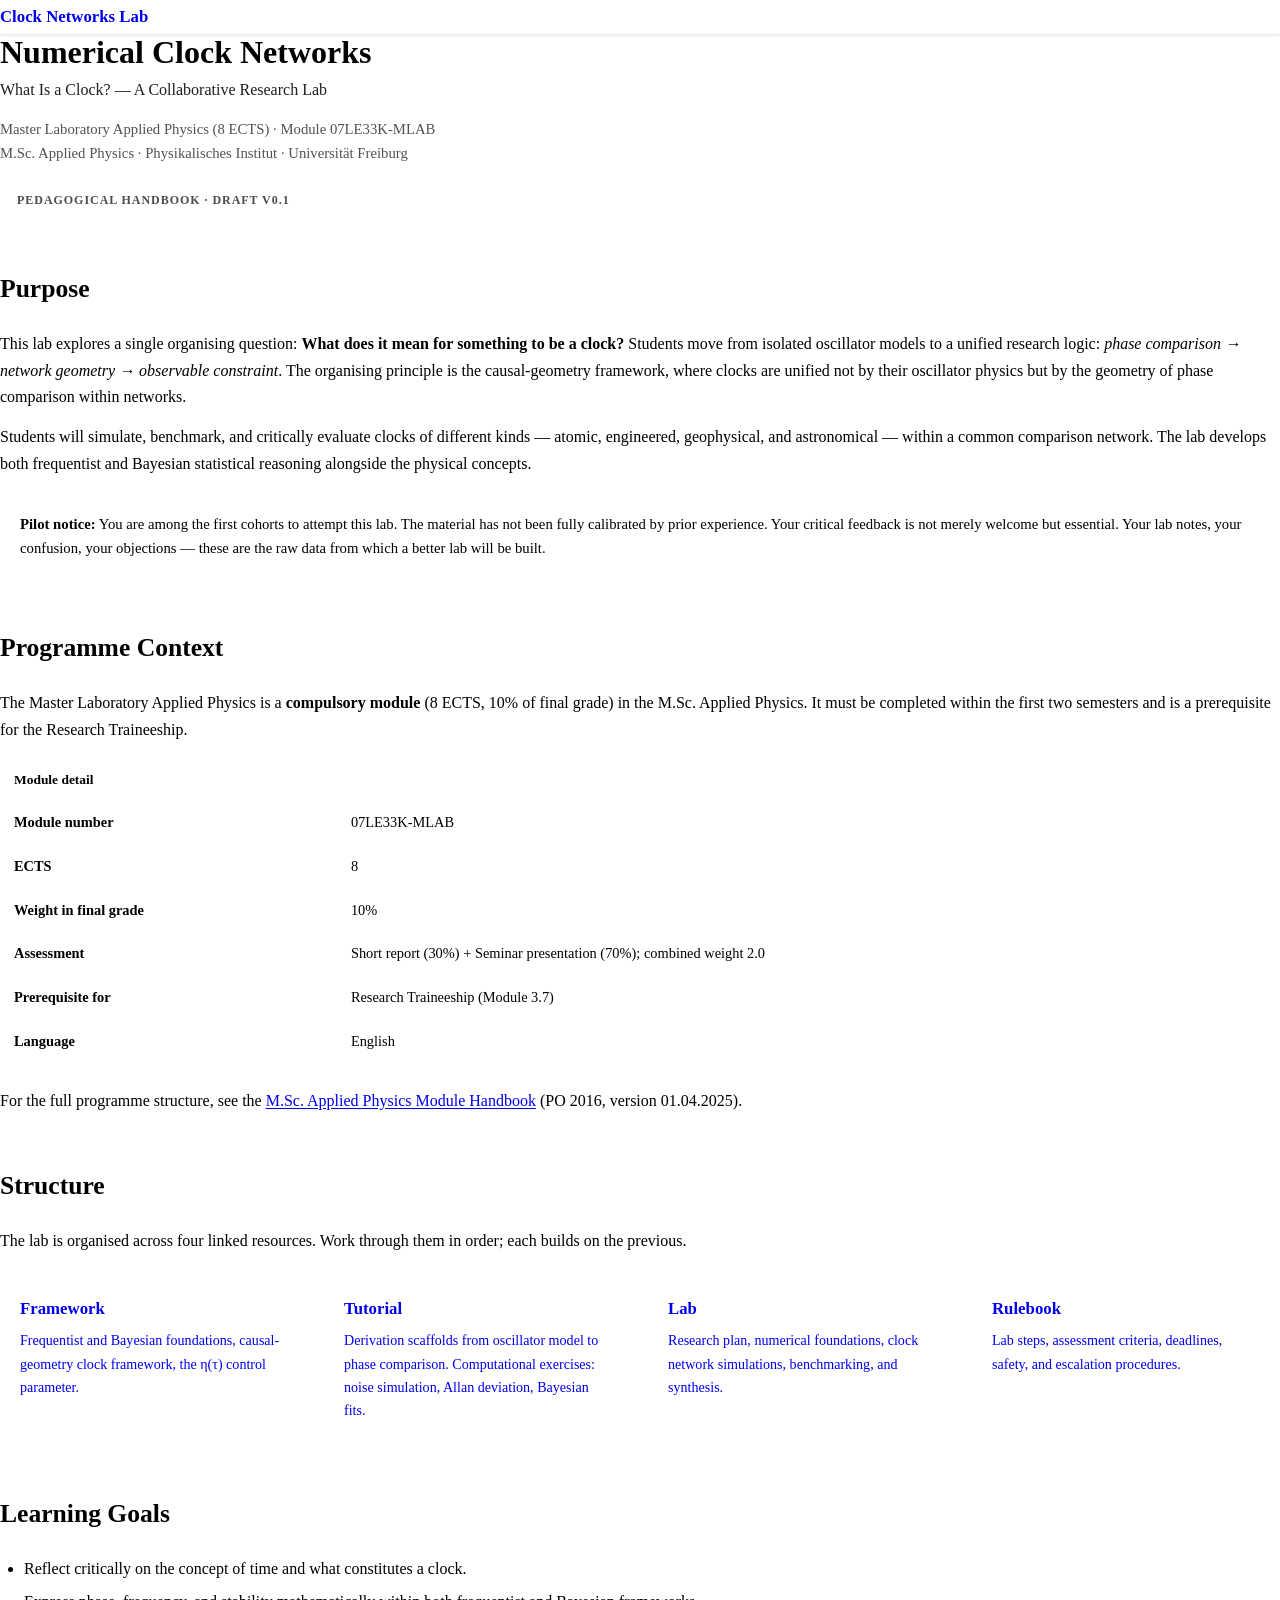
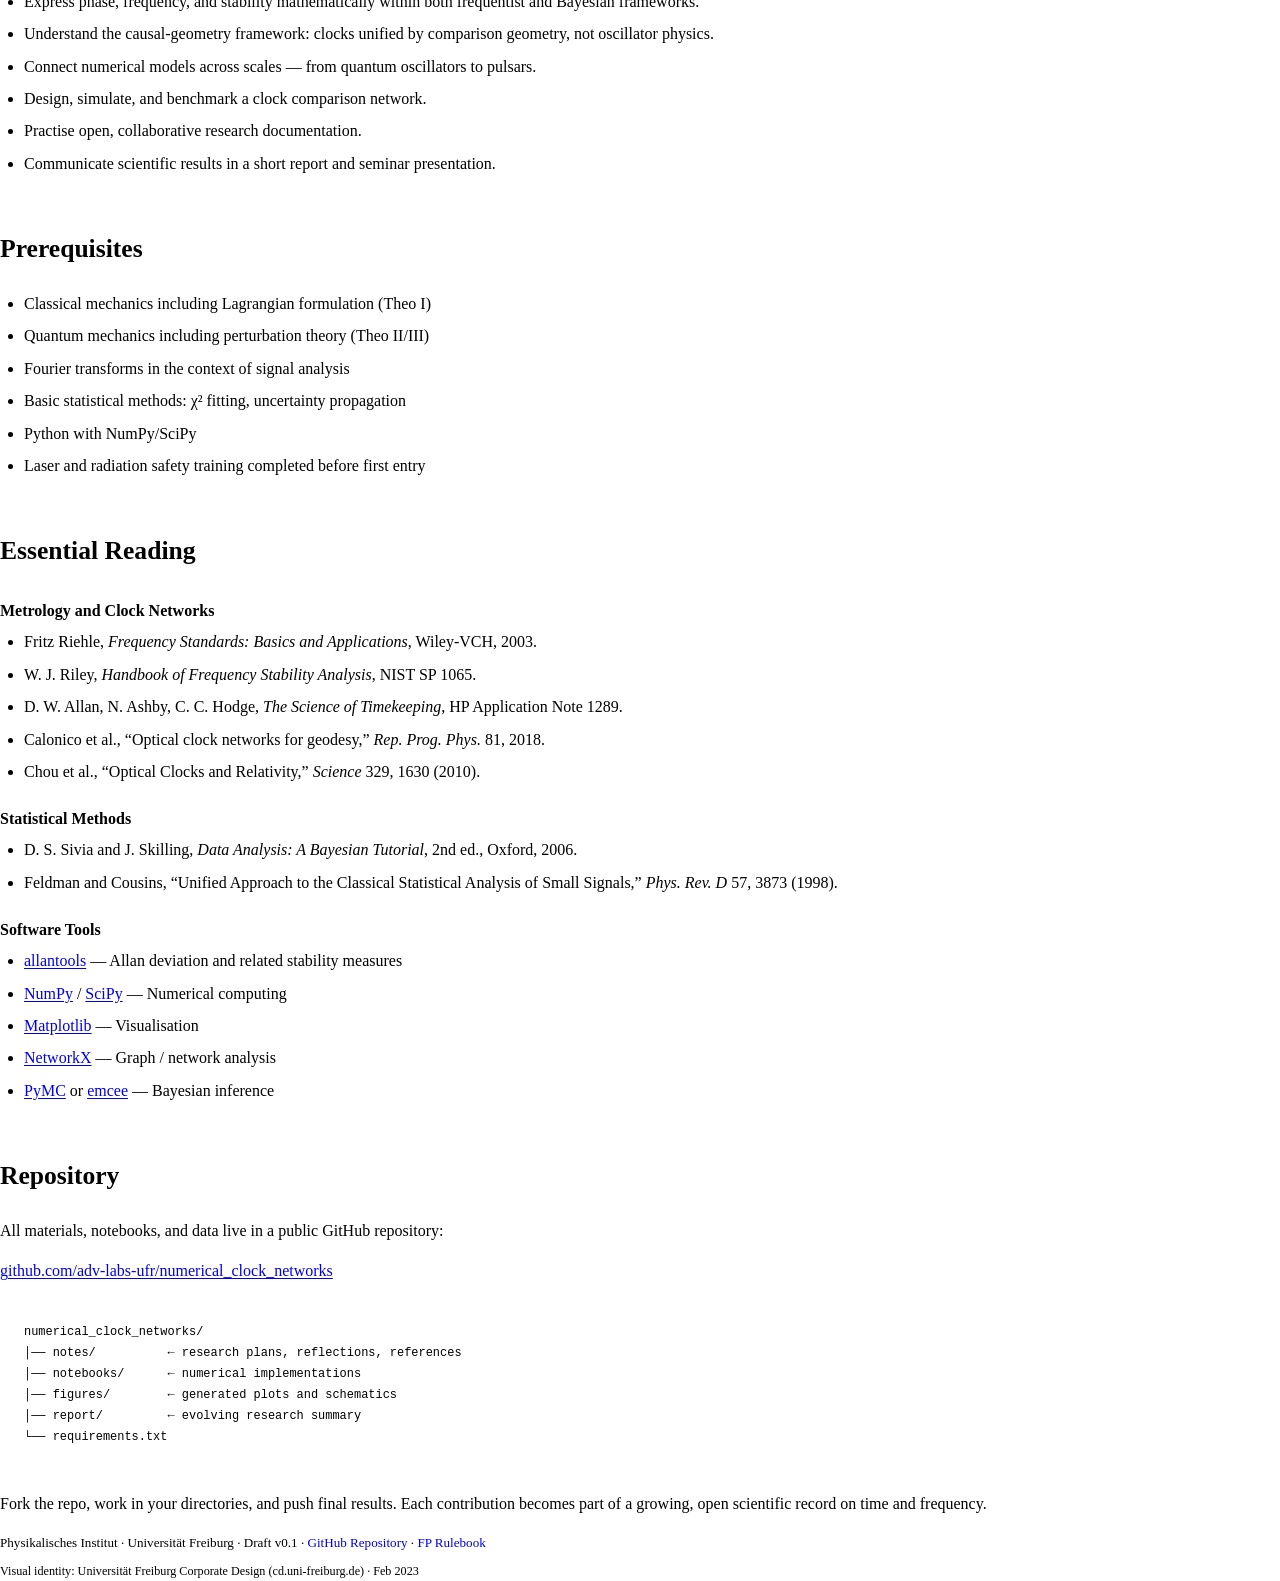
==== index.html @ 92859500 "Rename Index.html to index.html" ====
<!DOCTYPE html>

<html lang="en">
<head>
  <meta charset="UTF-8">
  <meta name="viewport" content="width=device-width, initial-scale=1.0">
  <title>Numerical Clock Networks — Master Laboratory Applied Physics</title>
  <link rel="stylesheet" href="style.css">
</head>
<body>
<nav>
  <a class="nav-brand" href="index.html">Clock Networks Lab</a>
  <div class="nav-links">
    <a href="index.html" class="active">Overview</a>
    <a href="framework.html" >Framework</a>
    <a href="tutorial.html" >Tutorial</a>
    <a href="lab.html" >Lab</a>
    <a href="rulebook.html" >Rulebook</a>
  </div>
</nav>
<div class="hero">
  <div class="hero-inner">
    <h1>Numerical Clock Networks</h1>
    <div class="subtitle">What Is a Clock? &mdash; A Collaborative Research Lab</div>
    <div class="meta">
      Master Laboratory Applied Physics (8 ECTS) &middot; Module 07LE33K-MLAB<br>
      M.Sc. Applied Physics &middot; Physikalisches Institut &middot; Universit&auml;t Freiburg
    </div>
    <div class="draft-badge">Pedagogical Handbook &middot; Draft v0.1</div>
  </div>
</div>
<div class="container">

<h2 id="purpose">Purpose</h2>

<p>This lab explores a single organising question: <strong>What does it mean for something to be a clock?</strong> Students move from isolated oscillator models to a unified research logic: <em>phase comparison &rarr; network geometry &rarr; observable constraint</em>. The organising principle is the causal-geometry framework, where clocks are unified not by their oscillator physics but by the geometry of phase comparison within networks.</p>

<p>Students will simulate, benchmark, and critically evaluate clocks of different kinds &mdash; atomic, engineered, geophysical, and astronomical &mdash; within a common comparison network. The lab develops both frequentist and Bayesian statistical reasoning alongside the physical concepts.</p>

<div class="callout callout-note"><strong>Pilot notice:</strong> You are among the first cohorts to attempt this lab. The material has not been fully calibrated by prior experience. Your critical feedback is not merely welcome but essential. Your lab notes, your confusion, your objections &mdash; these are the raw data from which a better lab will be built.</div>

<h2 id="programme-context">Programme Context</h2>

<p>The Master Laboratory Applied Physics is a <strong>compulsory module</strong> (8 ECTS, 10% of final grade) in the M.Sc. Applied Physics. It must be completed within the first two semesters and is a prerequisite for the Research Traineeship.</p>

<table>
<thead><tr><th>Module detail</th><th></th></tr></thead>
<tbody>
<tr><td><strong>Module number</strong></td><td>07LE33K-MLAB</td></tr>
<tr><td><strong>ECTS</strong></td><td>8</td></tr>
<tr><td><strong>Weight in final grade</strong></td><td>10%</td></tr>
<tr><td><strong>Assessment</strong></td><td>Short report (30%) + Seminar presentation (70%); combined weight 2.0</td></tr>
<tr><td><strong>Prerequisite for</strong></td><td>Research Traineeship (Module 3.7)</td></tr>
<tr><td><strong>Language</strong></td><td>English</td></tr>
</tbody>
</table>

<p>For the full programme structure, see the <a href="https://www.studium.uni-freiburg.de/de/studienangebot/studienfaecher/modulhandbuecher/modulhandbuch-m-sc-applied-physics.pdf/at_download/file">M.Sc. Applied Physics Module Handbook</a> (PO 2016, version 01.04.2025).</p>

<h2 id="structure">Structure</h2>

<p>The lab is organised across four linked resources. Work through them in order; each builds on the previous.</p>

<div class="card-grid">
  <a class="card" href="framework.html">
    <h3>Framework</h3>
    <p>Frequentist and Bayesian foundations, causal-geometry clock framework, the &eta;(&tau;) control parameter.</p>
  </a>
  <a class="card" href="tutorial.html">
    <h3>Tutorial</h3>
    <p>Derivation scaffolds from oscillator model to phase comparison. Computational exercises: noise simulation, Allan deviation, Bayesian fits.</p>
  </a>
  <a class="card" href="lab.html">
    <h3>Lab</h3>
    <p>Research plan, numerical foundations, clock network simulations, benchmarking, and synthesis.</p>
  </a>
  <a class="card" href="rulebook.html">
    <h3>Rulebook</h3>
    <p>Lab steps, assessment criteria, deadlines, safety, and escalation procedures.</p>
  </a>
</div>

<h2 id="learning-goals">Learning Goals</h2>

<ul>
  <li>Reflect critically on the concept of time and what constitutes a clock.</li>
  <li>Express phase, frequency, and stability mathematically within both frequentist and Bayesian frameworks.</li>
  <li>Understand the causal-geometry framework: clocks unified by comparison geometry, not oscillator physics.</li>
  <li>Connect numerical models across scales &mdash; from quantum oscillators to pulsars.</li>
  <li>Design, simulate, and benchmark a clock comparison network.</li>
  <li>Practise open, collaborative research documentation.</li>
  <li>Communicate scientific results in a short report and seminar presentation.</li>
</ul>

<h2 id="prerequisites">Prerequisites</h2>

<ul>
  <li>Classical mechanics including Lagrangian formulation (Theo I)</li>
  <li>Quantum mechanics including perturbation theory (Theo II/III)</li>
  <li>Fourier transforms in the context of signal analysis</li>
  <li>Basic statistical methods: &chi;&sup2; fitting, uncertainty propagation</li>
  <li>Python with NumPy/SciPy</li>
  <li>Laser and radiation safety training completed before first entry</li>
</ul>

<h2 id="references">Essential Reading</h2>

<h4>Metrology and Clock Networks</h4>
<ul>
  <li>Fritz Riehle, <em>Frequency Standards: Basics and Applications</em>, Wiley-VCH, 2003.</li>
  <li>W. J. Riley, <em>Handbook of Frequency Stability Analysis</em>, NIST SP 1065.</li>
  <li>D. W. Allan, N. Ashby, C. C. Hodge, <em>The Science of Timekeeping</em>, HP Application Note 1289.</li>
  <li>Calonico et al., &ldquo;Optical clock networks for geodesy,&rdquo; <em>Rep. Prog. Phys.</em> 81, 2018.</li>
  <li>Chou et al., &ldquo;Optical Clocks and Relativity,&rdquo; <em>Science</em> 329, 1630 (2010).</li>
</ul>

<h4>Statistical Methods</h4>
<ul>
  <li>D. S. Sivia and J. Skilling, <em>Data Analysis: A Bayesian Tutorial</em>, 2nd ed., Oxford, 2006.</li>
  <li>Feldman and Cousins, &ldquo;Unified Approach to the Classical Statistical Analysis of Small Signals,&rdquo; <em>Phys. Rev. D</em> 57, 3873 (1998).</li>
</ul>

<h4>Software Tools</h4>
<ul>
  <li><a href="https://pypi.org/project/allantools/">allantools</a> &mdash; Allan deviation and related stability measures</li>
  <li><a href="https://numpy.org/">NumPy</a> / <a href="https://www.scipy.org/">SciPy</a> &mdash; Numerical computing</li>
  <li><a href="https://matplotlib.org/">Matplotlib</a> &mdash; Visualisation</li>
  <li><a href="https://networkx.org/">NetworkX</a> &mdash; Graph / network analysis</li>
  <li><a href="https://www.pymc.io/">PyMC</a> or <a href="https://emcee.readthedocs.io/">emcee</a> &mdash; Bayesian inference</li>
</ul>

<h2 id="repository">Repository</h2>

<p>All materials, notebooks, and data live in a public GitHub repository:</p>

<p><a href="https://github.com/adv-labs-ufr/numerical_clock_networks">github.com/adv-labs-ufr/numerical_clock_networks</a></p>

<pre><code>numerical_clock_networks/
&boxv;&boxh;&boxh; notes/          &larr; research plans, reflections, references
&boxv;&boxh;&boxh; notebooks/      &larr; numerical implementations
&boxv;&boxh;&boxh; figures/        &larr; generated plots and schematics
&boxv;&boxh;&boxh; report/         &larr; evolving research summary
&boxur;&boxh;&boxh; requirements.txt</code></pre>

<p>Fork the repo, work in your directories, and push final results. Each contribution becomes part of a growing, open scientific record on time and frequency.</p>

</div>
<footer>
  <div class="footer-inner">
    Physikalisches Institut &middot; Universit&auml;t Freiburg &middot; Draft v0.1 &middot;
    <a href="https://github.com/adv-labs-ufr/numerical_clock_networks">GitHub Repository</a> &middot;
    <a href="rulebook.html">FP Rulebook</a>
    <div class="footer-cd-note">Visual identity: Universit&auml;t Freiburg Corporate Design (cd.uni-freiburg.de) &middot; Feb 2023</div>
  </div>
</footer>
</body>
</html>
---- style.css ----
/* ═══════════════════════════════════════════════════════════════
UFR Corporate Design Stylesheet — Clock Networks Lab
Based on: cd.uni-freiburg.de (introduced Feb 2023, Moniteurs)

Typography:  “Social” (licensed) / “Arial” (everyday fallback)
All text: left-aligned ragged-right (Flattersatz)
Scale: 100% base | 150% intro | 200% sub | 400% headline

Colour canon:
Haupt:     Blau #344A9A | Schwarz #000000 | Weiß #FFFFFF
Dunkelblau:#00004A
Blau steps:100% #344A9A | 80% #5D6BAD | 60% #868DC2
40% #AFB1D8 | 20% #D7D8EC
Sand:      100% #F6F1E3 | 50% #FAF8F1
Zusatz:    Grün #00A082 | Braun #8F6B30 | Gelb #FFE863 | Rosa #F5C2ED

Contrast: min 4.5:1
Layout:   Quadrant Grid — adaptive, left-aligned, generous whitespace
═══════════════════════════════════════════════════════════════ */

:root {
–ufr-blau:        #344A9A;
–ufr-schwarz:     #000000;
–ufr-weiss:       #FFFFFF;
–ufr-blau-80:     #5D6BAD;
–ufr-blau-60:     #868DC2;
–ufr-blau-40:     #AFB1D8;
–ufr-blau-20:     #D7D8EC;
–ufr-dunkelblau:  #00004A;
–ufr-sand-100:    #F6F1E3;
–ufr-sand-50:     #FAF8F1;
–ufr-gruen:       #00A082;
–ufr-braun:       #8F6B30;
–ufr-gelb:        #FFE863;
–ufr-rosa:        #F5C2ED;

–color-primary:       var(–ufr-blau);
–color-primary-dark:  var(–ufr-dunkelblau);
–color-bg:            var(–ufr-weiss);
–color-bg-warm:       var(–ufr-sand-50);
–color-bg-accent:     var(–ufr-sand-100);
–color-text:          var(–ufr-schwarz);
–color-text-secondary:#3a3a3a;
–color-border:        var(–ufr-blau-20);
–color-danger:        #9b1b30;
–color-danger-bg:     #fdf0f0;
–color-warning:       var(–ufr-braun);
–color-warning-bg:    #fdf6ee;

–font-body:     Arial, “Helvetica Neue”, Helvetica, sans-serif;
–font-display:  Arial, “Helvetica Neue”, Helvetica, sans-serif;
–font-mono:     “SFMono-Regular”, Consolas, “Liberation Mono”, Menlo, monospace;

–fs-base:       1rem;
–fs-intro:      1.5rem;
–fs-sub:        2rem;
–fs-headline:   2.5rem;
–nav-height:    52px;
–content-max:   860px;
–grid-gap:      24px;
}

*, *::before, *::after { box-sizing: border-box; margin: 0; padding: 0; }
html { scroll-behavior: smooth; scroll-padding-top: calc(var(–nav-height) + 24px); }

body {
font-family: var(–font-body);
font-size: var(–fs-base);
line-height: 1.65;
color: var(–color-text);
background: var(–color-bg);
text-align: left;
}

/* ── Navigation ── */
nav {
position: sticky; top: 0; z-index: 100;
background: var(–color-primary); color: var(–ufr-weiss);
height: var(–nav-height); display: flex; align-items: center;
padding: 0 var(–grid-gap);
box-shadow: 0 1px 4px rgba(0,0,0,0.12);
}
nav .nav-brand {
font-family: var(–font-display); font-size: 1.05rem; font-weight: 700;
white-space: nowrap; margin-right: 28px;
text-decoration: none; color: var(–ufr-weiss);
}
nav .nav-links { display: flex; gap: 4px; overflow-x: auto; }
nav .nav-links a {
color: rgba(255,255,255,0.78); text-decoration: none;
font-size: 0.85rem; padding: 6px 12px; border-radius: 3px;
white-space: nowrap; transition: background 0.15s, color 0.15s;
}
nav .nav-links a:hover, nav .nav-links a.active {
background: rgba(255,255,255,0.15); color: var(–ufr-weiss);
}

/* ── Hero ── */
.hero {
background: linear-gradient(135deg, var(–color-primary-dark) 0%, var(–color-primary) 100%);
color: var(–ufr-weiss); padding: 72px var(–grid-gap) 52px; text-align: left;
}
.hero-inner { max-width: var(–content-max); margin: 0 auto; }
.hero h1 {
font-family: var(–font-display);
font-size: clamp(1.8rem, 4vw, var(–fs-headline));
font-weight: 700; line-height: 1.15;
}
.hero .subtitle {
font-size: var(–fs-intro); font-weight: 400; opacity: 0.88;
margin-top: 8px; line-height: 1.35;
}
.hero .meta { font-size: 0.92rem; opacity: 0.68; margin-top: 16px; }
.hero .draft-badge {
display: inline-block; margin-top: 20px; padding: 5px 16px;
border: 1px solid rgba(255,255,255,0.3); border-radius: 2px;
font-size: 0.75rem; font-weight: 700; letter-spacing: 0.08em;
text-transform: uppercase; opacity: 0.7;
}

/* ── Container ── */
.container { max-width: var(–content-max); margin: 0 auto; padding: 40px var(–grid-gap) 80px; }

/* ── Typography ── */
h1, h2, h3, h4 {
font-family: var(–font-display); color: var(–color-primary-dark);
line-height: 1.25; text-align: left;
}
h2 {
font-size: clamp(1.35rem, 2.5vw, 1.6rem); font-weight: 700;
margin-top: 56px; margin-bottom: 16px; padding-bottom: 10px;
border-bottom: 3px solid var(–ufr-blau-20);
}
h3 { font-size: 1.15rem; font-weight: 700; margin-top: 36px; margin-bottom: 10px; color: var(–color-primary); }
h4 { font-size: 1rem; font-weight: 700; margin-top: 24px; margin-bottom: 8px; }
p { margin-bottom: 14px; }
strong { font-weight: 700; }
a { color: var(–color-primary); text-decoration: underline; text-underline-offset: 2px; }
a:hover { color: var(–color-primary-dark); }

/* ── Part dividers ── */
.part-divider {
margin-top: 64px; margin-bottom: 24px; padding: 20px 24px;
background: var(–color-bg-accent); border-left: 4px solid var(–color-primary);
border-radius: 0 4px 4px 0;
}
.part-divider h2 { margin: 0 0 4px; padding: 0; border: none; font-size: 1.4rem; }
.part-divider p { margin: 0; font-size: 0.92rem; color: var(–color-text-secondary); font-style: italic; }

/* ── Tables ── */
table { width: 100%; border-collapse: collapse; margin: 16px 0 24px; font-size: 0.9rem; }
thead th {
background: var(–color-primary); color: var(–ufr-weiss); font-weight: 700;
text-align: left; padding: 10px 14px; font-size: 0.84rem;
}
thead th:first-child { border-radius: 3px 0 0 0; }
thead th:last-child  { border-radius: 0 3px 0 0; }
tbody td { padding: 10px 14px; border-bottom: 1px solid var(–color-border); vertical-align: top; }
tbody tr:last-child td { border-bottom: none; }
tbody tr:nth-child(even) { background: var(–color-bg-warm); }

/* ── Callouts ── */
.callout { padding: 16px 20px; border-radius: 3px; margin: 20px 0; font-size: 0.92rem; line-height: 1.6; }
.callout-warning { background: var(–color-warning-bg); border-left: 4px solid var(–color-warning); }
.callout-warning strong { color: var(–color-warning); }
.callout-danger { background: var(–color-danger-bg); border-left: 4px solid var(–color-danger); }
.callout-danger strong { color: var(–color-danger); }
.callout-note { background: var(–ufr-blau-20); border-left: 4px solid var(–ufr-blau-60); }

/* ── Lists ── */
ul, ol { margin: 8px 0 16px 24px; }
li { margin-bottom: 6px; }
li ul, li ol { margin-top: 6px; margin-bottom: 6px; }

/* ── Step badges ── */
.step-badge {
display: inline-block; background: var(–color-primary); color: var(–ufr-weiss);
font-size: 0.75rem; font-weight: 700; padding: 2px 10px; border-radius: 2px;
margin-right: 8px; vertical-align: middle;
}

/* ── Code ── */
code {
font-family: var(–font-mono); font-size: 0.88em;
background: var(–ufr-blau-20); padding: 2px 6px; border-radius: 3px;
}
pre {
background: var(–color-primary-dark); color: var(–ufr-blau-20);
padding: 20px 24px; border-radius: 4px; overflow-x: auto;
font-family: var(–font-mono); font-size: 0.85rem; line-height: 1.55;
margin: 16px 0 24px;
}
pre code { background: none; padding: 0; color: inherit; }

/* ── Math blocks ── */
.math-block {
background: var(–color-bg-warm); border-left: 4px solid var(–ufr-blau-40);
padding: 16px 20px; margin: 20px 0; border-radius: 0 4px 4px 0;
font-family: var(–font-mono); font-size: 0.95rem; line-height: 1.7;
overflow-x: auto;
}

/* ── Card grid (for index page) ── */
.card-grid { display: grid; grid-template-columns: repeat(auto-fit, minmax(240px, 1fr)); gap: 16px; margin: 24px 0; }
.card {
background: var(–color-bg-warm); border: 1px solid var(–color-border);
border-radius: 4px; padding: 20px; text-decoration: none; color: var(–color-text);
transition: border-color 0.15s, box-shadow 0.15s;
}
.card:hover { border-color: var(–color-primary); box-shadow: 0 2px 8px rgba(52,74,154,0.12); }
.card h3 { margin-top: 0; font-size: 1.05rem; }
.card p { font-size: 0.88rem; color: var(–color-text-secondary); margin-bottom: 0; }

hr { border: none; height: 1px; background: var(–color-border); margin: 40px 0; }

/* ── Footer ── */
footer {
background: var(–color-bg-accent); text-align: left;
padding: 28px var(–grid-gap); font-size: 0.82rem; color: var(–color-text-secondary);
border-top: 3px solid var(–color-primary);
}
footer .footer-inner { max-width: var(–content-max); margin: 0 auto; }
footer a { color: var(–color-primary); text-decoration: none; }
footer a:hover { text-decoration: underline; }
footer .footer-cd-note { margin-top: 8px; font-size: 0.76rem; color: var(–ufr-blau-60); }

/* ── Responsive ── */
@media (max-width: 640px) {
nav { padding: 0 12px; }
nav .nav-brand { font-size: 0.92rem; margin-right: 12px; }
nav .nav-links a { font-size: 0.78rem; padding: 5px 8px; }
.hero { padding: 40px 16px 32px; }
.hero .subtitle { font-size: 1.15rem; }
.container { padding: 24px 16px 60px; }
table { font-size: 0.82rem; }
thead th, tbody td { padding: 8px 10px; }
.card-grid { grid-template-columns: 1fr; }
}

@media print {
nav, .hero .draft-badge { display: none; }
.hero { background: none !important; color: var(–color-text); padding: 24px 0; }
.container { max-width: 100%; }
.callout, table { break-inside: avoid; }
}
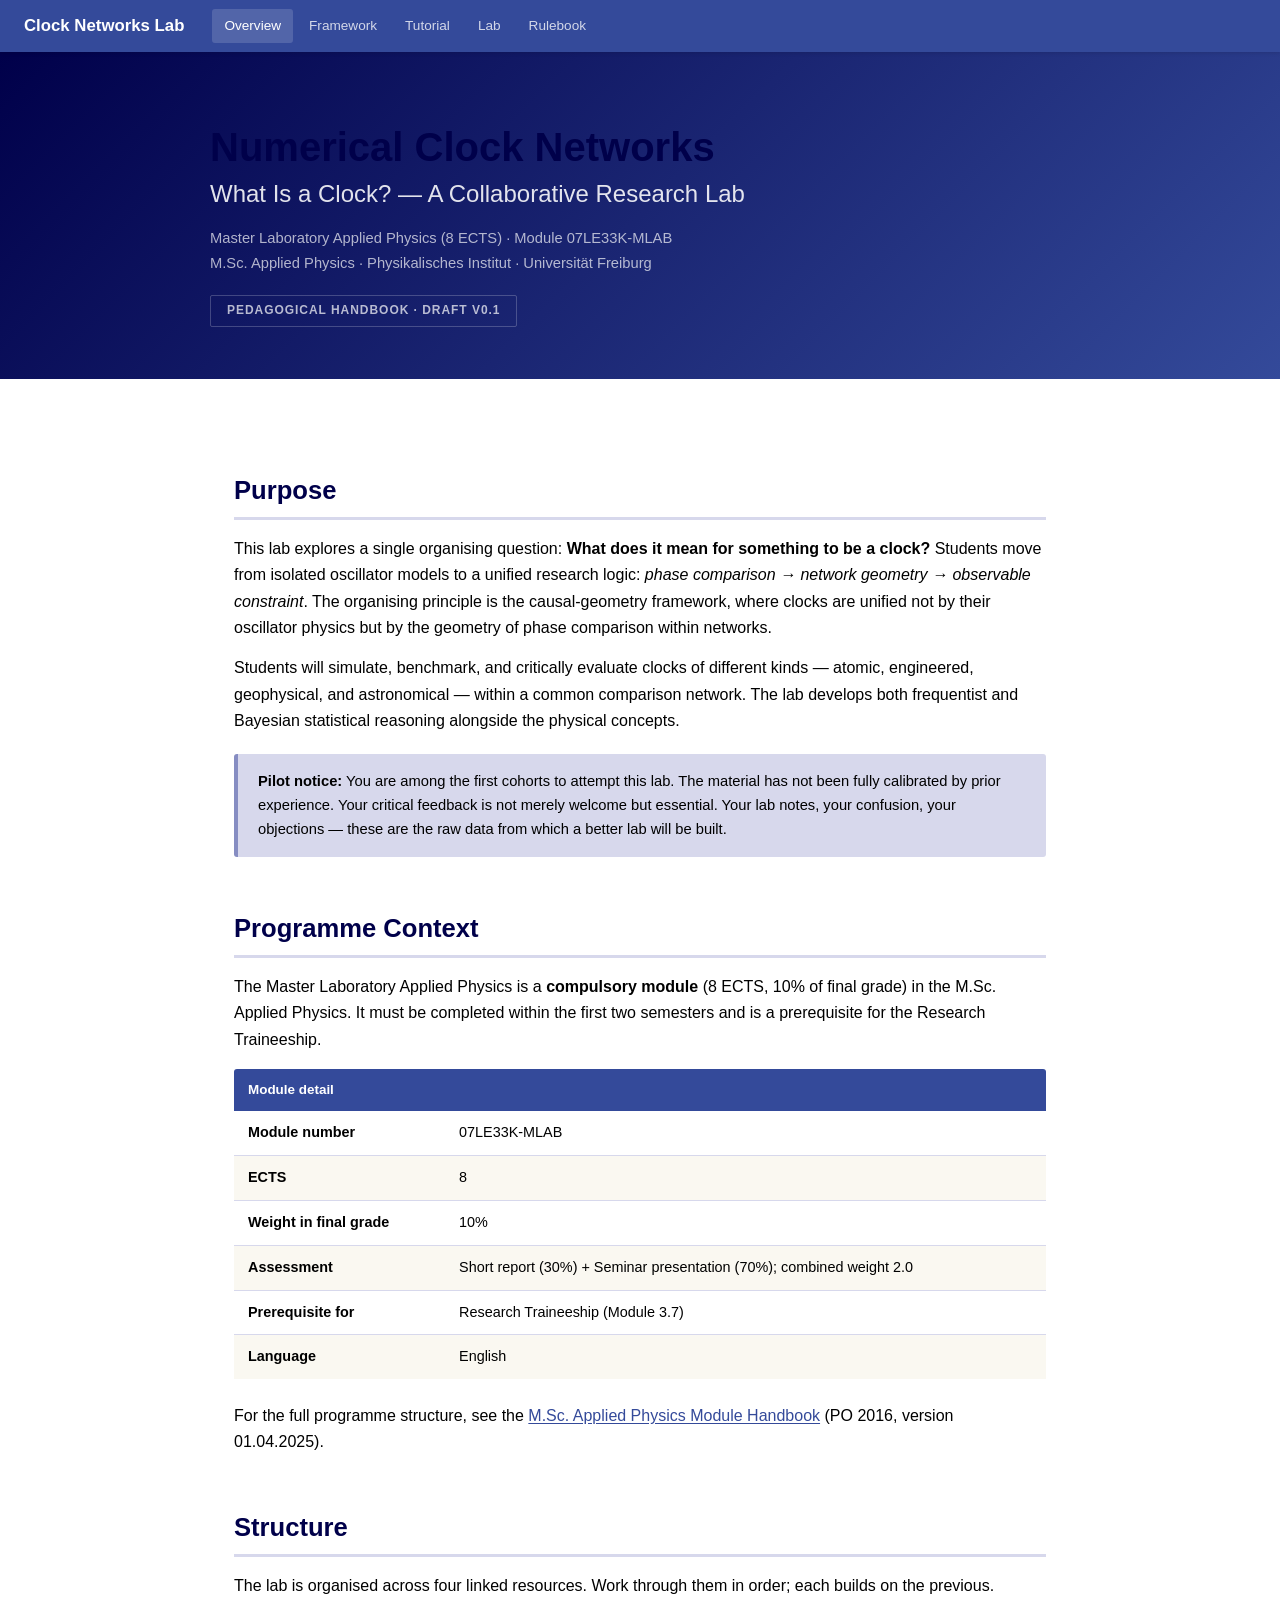
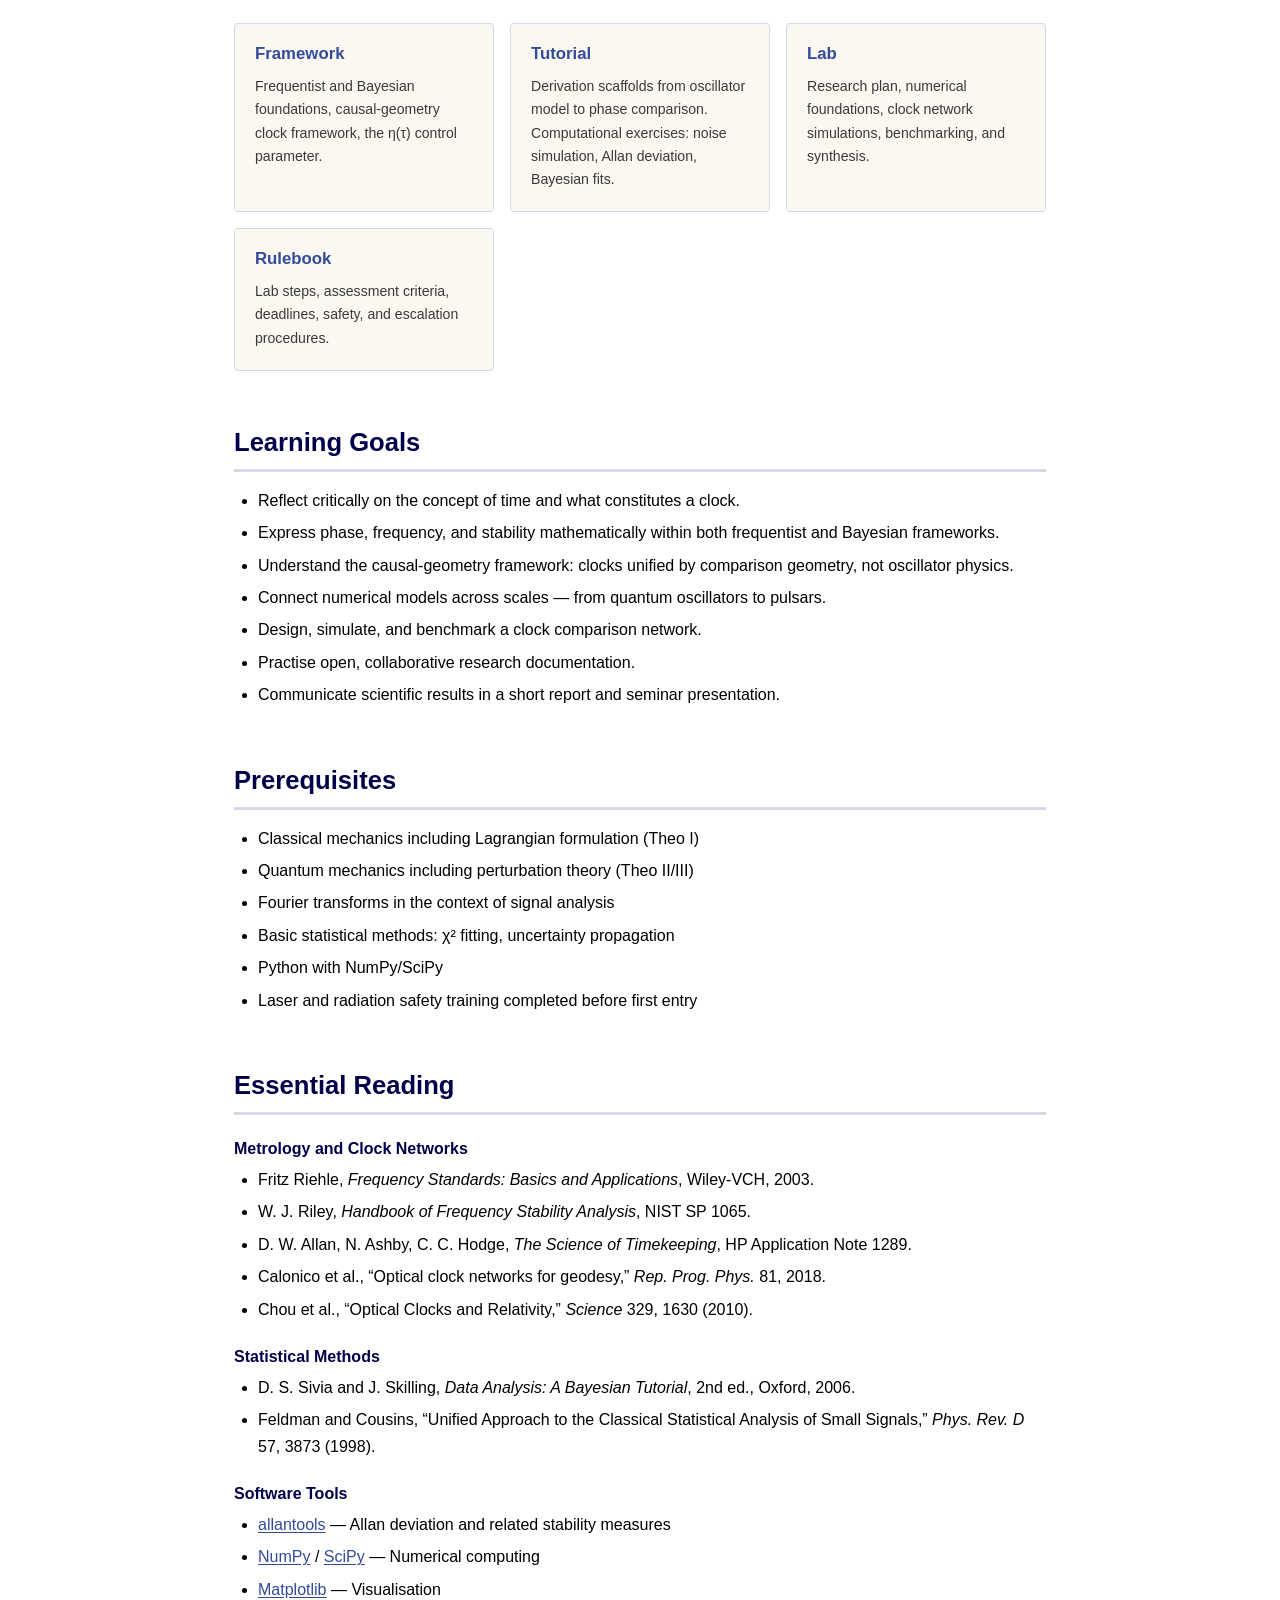
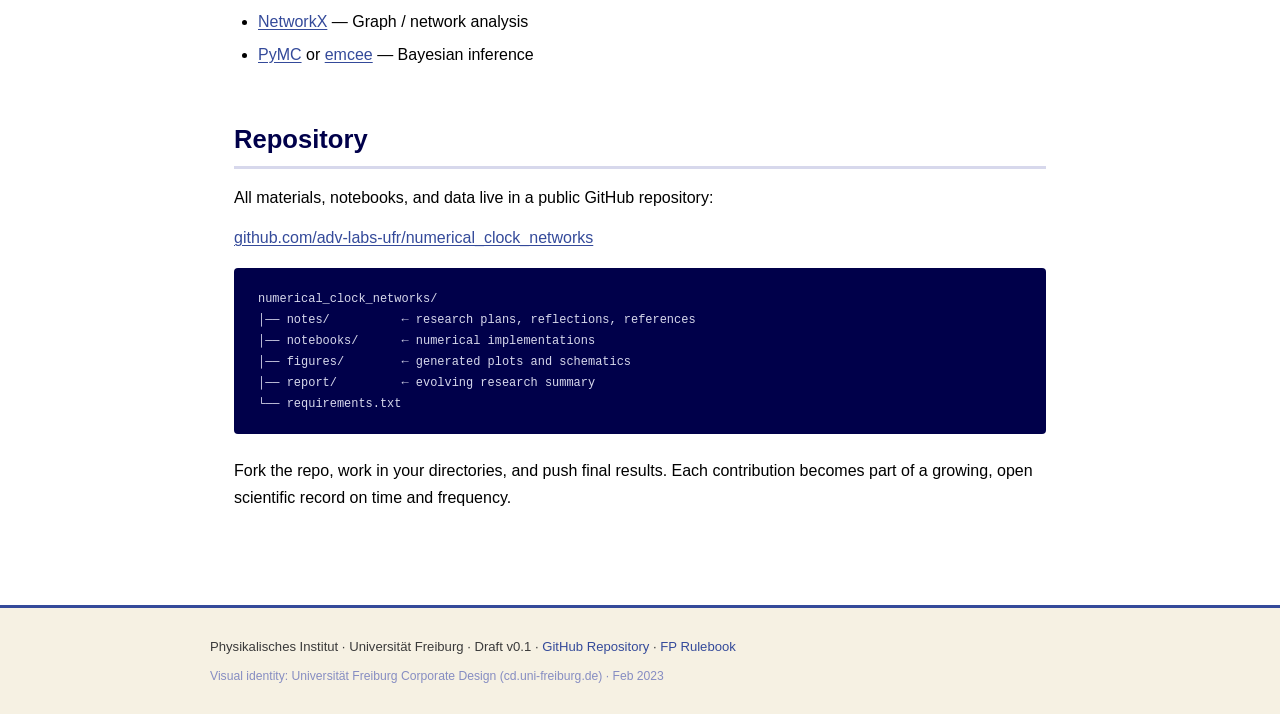
==== commit 987efa01: "Add files via upload" ====
--- a/index.html
+++ b/index.html
@@ -1,5 +1,4 @@
 <!DOCTYPE html>
-
 <html lang="en">
 <head>
   <meta charset="UTF-8">
@@ -154,4 +153,4 @@
   </div>
 </footer>
 </body>
-</html>
+</html>
--- a/style.css
+++ b/style.css
@@ -1,171 +1,171 @@
 /* ═══════════════════════════════════════════════════════════════
-UFR Corporate Design Stylesheet — Clock Networks Lab
-Based on: cd.uni-freiburg.de (introduced Feb 2023, Moniteurs)
-
-Typography:  “Social” (licensed) / “Arial” (everyday fallback)
-All text: left-aligned ragged-right (Flattersatz)
-Scale: 100% base | 150% intro | 200% sub | 400% headline
-
-Colour canon:
-Haupt:     Blau #344A9A | Schwarz #000000 | Weiß #FFFFFF
-Dunkelblau:#00004A
-Blau steps:100% #344A9A | 80% #5D6BAD | 60% #868DC2
-40% #AFB1D8 | 20% #D7D8EC
-Sand:      100% #F6F1E3 | 50% #FAF8F1
-Zusatz:    Grün #00A082 | Braun #8F6B30 | Gelb #FFE863 | Rosa #F5C2ED
-
-Contrast: min 4.5:1
-Layout:   Quadrant Grid — adaptive, left-aligned, generous whitespace
-═══════════════════════════════════════════════════════════════ */
+   UFR Corporate Design Stylesheet — Clock Networks Lab
+   Based on: cd.uni-freiburg.de (introduced Feb 2023, Moniteurs)
+
+   Typography:  "Social" (licensed) / "Arial" (everyday fallback)
+                All text: left-aligned ragged-right (Flattersatz)
+                Scale: 100% base | 150% intro | 200% sub | 400% headline
+
+   Colour canon:
+     Haupt:     Blau #344A9A | Schwarz #000000 | Weiß #FFFFFF
+     Dunkelblau:#00004A
+     Blau steps:100% #344A9A | 80% #5D6BAD | 60% #868DC2
+                40% #AFB1D8 | 20% #D7D8EC
+     Sand:      100% #F6F1E3 | 50% #FAF8F1
+     Zusatz:    Grün #00A082 | Braun #8F6B30 | Gelb #FFE863 | Rosa #F5C2ED
+
+   Contrast: min 4.5:1
+   Layout:   Quadrant Grid — adaptive, left-aligned, generous whitespace
+   ═══════════════════════════════════════════════════════════════ */
 
 :root {
-–ufr-blau:        #344A9A;
-–ufr-schwarz:     #000000;
-–ufr-weiss:       #FFFFFF;
-–ufr-blau-80:     #5D6BAD;
-–ufr-blau-60:     #868DC2;
-–ufr-blau-40:     #AFB1D8;
-–ufr-blau-20:     #D7D8EC;
-–ufr-dunkelblau:  #00004A;
-–ufr-sand-100:    #F6F1E3;
-–ufr-sand-50:     #FAF8F1;
-–ufr-gruen:       #00A082;
-–ufr-braun:       #8F6B30;
-–ufr-gelb:        #FFE863;
-–ufr-rosa:        #F5C2ED;
-
-–color-primary:       var(–ufr-blau);
-–color-primary-dark:  var(–ufr-dunkelblau);
-–color-bg:            var(–ufr-weiss);
-–color-bg-warm:       var(–ufr-sand-50);
-–color-bg-accent:     var(–ufr-sand-100);
-–color-text:          var(–ufr-schwarz);
-–color-text-secondary:#3a3a3a;
-–color-border:        var(–ufr-blau-20);
-–color-danger:        #9b1b30;
-–color-danger-bg:     #fdf0f0;
-–color-warning:       var(–ufr-braun);
-–color-warning-bg:    #fdf6ee;
-
-–font-body:     Arial, “Helvetica Neue”, Helvetica, sans-serif;
-–font-display:  Arial, “Helvetica Neue”, Helvetica, sans-serif;
-–font-mono:     “SFMono-Regular”, Consolas, “Liberation Mono”, Menlo, monospace;
-
-–fs-base:       1rem;
-–fs-intro:      1.5rem;
-–fs-sub:        2rem;
-–fs-headline:   2.5rem;
-–nav-height:    52px;
-–content-max:   860px;
-–grid-gap:      24px;
+  --ufr-blau:        #344A9A;
+  --ufr-schwarz:     #000000;
+  --ufr-weiss:       #FFFFFF;
+  --ufr-blau-80:     #5D6BAD;
+  --ufr-blau-60:     #868DC2;
+  --ufr-blau-40:     #AFB1D8;
+  --ufr-blau-20:     #D7D8EC;
+  --ufr-dunkelblau:  #00004A;
+  --ufr-sand-100:    #F6F1E3;
+  --ufr-sand-50:     #FAF8F1;
+  --ufr-gruen:       #00A082;
+  --ufr-braun:       #8F6B30;
+  --ufr-gelb:        #FFE863;
+  --ufr-rosa:        #F5C2ED;
+
+  --color-primary:       var(--ufr-blau);
+  --color-primary-dark:  var(--ufr-dunkelblau);
+  --color-bg:            var(--ufr-weiss);
+  --color-bg-warm:       var(--ufr-sand-50);
+  --color-bg-accent:     var(--ufr-sand-100);
+  --color-text:          var(--ufr-schwarz);
+  --color-text-secondary:#3a3a3a;
+  --color-border:        var(--ufr-blau-20);
+  --color-danger:        #9b1b30;
+  --color-danger-bg:     #fdf0f0;
+  --color-warning:       var(--ufr-braun);
+  --color-warning-bg:    #fdf6ee;
+
+  --font-body:     Arial, "Helvetica Neue", Helvetica, sans-serif;
+  --font-display:  Arial, "Helvetica Neue", Helvetica, sans-serif;
+  --font-mono:     "SFMono-Regular", Consolas, "Liberation Mono", Menlo, monospace;
+
+  --fs-base:       1rem;
+  --fs-intro:      1.5rem;
+  --fs-sub:        2rem;
+  --fs-headline:   2.5rem;
+  --nav-height:    52px;
+  --content-max:   860px;
+  --grid-gap:      24px;
 }
 
 *, *::before, *::after { box-sizing: border-box; margin: 0; padding: 0; }
-html { scroll-behavior: smooth; scroll-padding-top: calc(var(–nav-height) + 24px); }
+html { scroll-behavior: smooth; scroll-padding-top: calc(var(--nav-height) + 24px); }
 
 body {
-font-family: var(–font-body);
-font-size: var(–fs-base);
-line-height: 1.65;
-color: var(–color-text);
-background: var(–color-bg);
-text-align: left;
+  font-family: var(--font-body);
+  font-size: var(--fs-base);
+  line-height: 1.65;
+  color: var(--color-text);
+  background: var(--color-bg);
+  text-align: left;
 }
 
 /* ── Navigation ── */
 nav {
-position: sticky; top: 0; z-index: 100;
-background: var(–color-primary); color: var(–ufr-weiss);
-height: var(–nav-height); display: flex; align-items: center;
-padding: 0 var(–grid-gap);
-box-shadow: 0 1px 4px rgba(0,0,0,0.12);
+  position: sticky; top: 0; z-index: 100;
+  background: var(--color-primary); color: var(--ufr-weiss);
+  height: var(--nav-height); display: flex; align-items: center;
+  padding: 0 var(--grid-gap);
+  box-shadow: 0 1px 4px rgba(0,0,0,0.12);
 }
 nav .nav-brand {
-font-family: var(–font-display); font-size: 1.05rem; font-weight: 700;
-white-space: nowrap; margin-right: 28px;
-text-decoration: none; color: var(–ufr-weiss);
+  font-family: var(--font-display); font-size: 1.05rem; font-weight: 700;
+  white-space: nowrap; margin-right: 28px;
+  text-decoration: none; color: var(--ufr-weiss);
 }
 nav .nav-links { display: flex; gap: 4px; overflow-x: auto; }
 nav .nav-links a {
-color: rgba(255,255,255,0.78); text-decoration: none;
-font-size: 0.85rem; padding: 6px 12px; border-radius: 3px;
-white-space: nowrap; transition: background 0.15s, color 0.15s;
+  color: rgba(255,255,255,0.78); text-decoration: none;
+  font-size: 0.85rem; padding: 6px 12px; border-radius: 3px;
+  white-space: nowrap; transition: background 0.15s, color 0.15s;
 }
 nav .nav-links a:hover, nav .nav-links a.active {
-background: rgba(255,255,255,0.15); color: var(–ufr-weiss);
+  background: rgba(255,255,255,0.15); color: var(--ufr-weiss);
 }
 
 /* ── Hero ── */
 .hero {
-background: linear-gradient(135deg, var(–color-primary-dark) 0%, var(–color-primary) 100%);
-color: var(–ufr-weiss); padding: 72px var(–grid-gap) 52px; text-align: left;
-}
-.hero-inner { max-width: var(–content-max); margin: 0 auto; }
+  background: linear-gradient(135deg, var(--color-primary-dark) 0%, var(--color-primary) 100%);
+  color: var(--ufr-weiss); padding: 72px var(--grid-gap) 52px; text-align: left;
+}
+.hero-inner { max-width: var(--content-max); margin: 0 auto; }
 .hero h1 {
-font-family: var(–font-display);
-font-size: clamp(1.8rem, 4vw, var(–fs-headline));
-font-weight: 700; line-height: 1.15;
+  font-family: var(--font-display);
+  font-size: clamp(1.8rem, 4vw, var(--fs-headline));
+  font-weight: 700; line-height: 1.15;
 }
 .hero .subtitle {
-font-size: var(–fs-intro); font-weight: 400; opacity: 0.88;
-margin-top: 8px; line-height: 1.35;
+  font-size: var(--fs-intro); font-weight: 400; opacity: 0.88;
+  margin-top: 8px; line-height: 1.35;
 }
 .hero .meta { font-size: 0.92rem; opacity: 0.68; margin-top: 16px; }
 .hero .draft-badge {
-display: inline-block; margin-top: 20px; padding: 5px 16px;
-border: 1px solid rgba(255,255,255,0.3); border-radius: 2px;
-font-size: 0.75rem; font-weight: 700; letter-spacing: 0.08em;
-text-transform: uppercase; opacity: 0.7;
+  display: inline-block; margin-top: 20px; padding: 5px 16px;
+  border: 1px solid rgba(255,255,255,0.3); border-radius: 2px;
+  font-size: 0.75rem; font-weight: 700; letter-spacing: 0.08em;
+  text-transform: uppercase; opacity: 0.7;
 }
 
 /* ── Container ── */
-.container { max-width: var(–content-max); margin: 0 auto; padding: 40px var(–grid-gap) 80px; }
+.container { max-width: var(--content-max); margin: 0 auto; padding: 40px var(--grid-gap) 80px; }
 
 /* ── Typography ── */
 h1, h2, h3, h4 {
-font-family: var(–font-display); color: var(–color-primary-dark);
-line-height: 1.25; text-align: left;
+  font-family: var(--font-display); color: var(--color-primary-dark);
+  line-height: 1.25; text-align: left;
 }
 h2 {
-font-size: clamp(1.35rem, 2.5vw, 1.6rem); font-weight: 700;
-margin-top: 56px; margin-bottom: 16px; padding-bottom: 10px;
-border-bottom: 3px solid var(–ufr-blau-20);
-}
-h3 { font-size: 1.15rem; font-weight: 700; margin-top: 36px; margin-bottom: 10px; color: var(–color-primary); }
+  font-size: clamp(1.35rem, 2.5vw, 1.6rem); font-weight: 700;
+  margin-top: 56px; margin-bottom: 16px; padding-bottom: 10px;
+  border-bottom: 3px solid var(--ufr-blau-20);
+}
+h3 { font-size: 1.15rem; font-weight: 700; margin-top: 36px; margin-bottom: 10px; color: var(--color-primary); }
 h4 { font-size: 1rem; font-weight: 700; margin-top: 24px; margin-bottom: 8px; }
 p { margin-bottom: 14px; }
 strong { font-weight: 700; }
-a { color: var(–color-primary); text-decoration: underline; text-underline-offset: 2px; }
-a:hover { color: var(–color-primary-dark); }
+a { color: var(--color-primary); text-decoration: underline; text-underline-offset: 2px; }
+a:hover { color: var(--color-primary-dark); }
 
 /* ── Part dividers ── */
 .part-divider {
-margin-top: 64px; margin-bottom: 24px; padding: 20px 24px;
-background: var(–color-bg-accent); border-left: 4px solid var(–color-primary);
-border-radius: 0 4px 4px 0;
+  margin-top: 64px; margin-bottom: 24px; padding: 20px 24px;
+  background: var(--color-bg-accent); border-left: 4px solid var(--color-primary);
+  border-radius: 0 4px 4px 0;
 }
 .part-divider h2 { margin: 0 0 4px; padding: 0; border: none; font-size: 1.4rem; }
-.part-divider p { margin: 0; font-size: 0.92rem; color: var(–color-text-secondary); font-style: italic; }
+.part-divider p { margin: 0; font-size: 0.92rem; color: var(--color-text-secondary); font-style: italic; }
 
 /* ── Tables ── */
 table { width: 100%; border-collapse: collapse; margin: 16px 0 24px; font-size: 0.9rem; }
 thead th {
-background: var(–color-primary); color: var(–ufr-weiss); font-weight: 700;
-text-align: left; padding: 10px 14px; font-size: 0.84rem;
+  background: var(--color-primary); color: var(--ufr-weiss); font-weight: 700;
+  text-align: left; padding: 10px 14px; font-size: 0.84rem;
 }
 thead th:first-child { border-radius: 3px 0 0 0; }
 thead th:last-child  { border-radius: 0 3px 0 0; }
-tbody td { padding: 10px 14px; border-bottom: 1px solid var(–color-border); vertical-align: top; }
+tbody td { padding: 10px 14px; border-bottom: 1px solid var(--color-border); vertical-align: top; }
 tbody tr:last-child td { border-bottom: none; }
-tbody tr:nth-child(even) { background: var(–color-bg-warm); }
+tbody tr:nth-child(even) { background: var(--color-bg-warm); }
 
 /* ── Callouts ── */
 .callout { padding: 16px 20px; border-radius: 3px; margin: 20px 0; font-size: 0.92rem; line-height: 1.6; }
-.callout-warning { background: var(–color-warning-bg); border-left: 4px solid var(–color-warning); }
-.callout-warning strong { color: var(–color-warning); }
-.callout-danger { background: var(–color-danger-bg); border-left: 4px solid var(–color-danger); }
-.callout-danger strong { color: var(–color-danger); }
-.callout-note { background: var(–ufr-blau-20); border-left: 4px solid var(–ufr-blau-60); }
+.callout-warning { background: var(--color-warning-bg); border-left: 4px solid var(--color-warning); }
+.callout-warning strong { color: var(--color-warning); }
+.callout-danger { background: var(--color-danger-bg); border-left: 4px solid var(--color-danger); }
+.callout-danger strong { color: var(--color-danger); }
+.callout-note { background: var(--ufr-blau-20); border-left: 4px solid var(--ufr-blau-60); }
 
 /* ── Lists ── */
 ul, ol { margin: 8px 0 16px 24px; }
@@ -174,72 +174,72 @@
 
 /* ── Step badges ── */
 .step-badge {
-display: inline-block; background: var(–color-primary); color: var(–ufr-weiss);
-font-size: 0.75rem; font-weight: 700; padding: 2px 10px; border-radius: 2px;
-margin-right: 8px; vertical-align: middle;
+  display: inline-block; background: var(--color-primary); color: var(--ufr-weiss);
+  font-size: 0.75rem; font-weight: 700; padding: 2px 10px; border-radius: 2px;
+  margin-right: 8px; vertical-align: middle;
 }
 
 /* ── Code ── */
 code {
-font-family: var(–font-mono); font-size: 0.88em;
-background: var(–ufr-blau-20); padding: 2px 6px; border-radius: 3px;
+  font-family: var(--font-mono); font-size: 0.88em;
+  background: var(--ufr-blau-20); padding: 2px 6px; border-radius: 3px;
 }
 pre {
-background: var(–color-primary-dark); color: var(–ufr-blau-20);
-padding: 20px 24px; border-radius: 4px; overflow-x: auto;
-font-family: var(–font-mono); font-size: 0.85rem; line-height: 1.55;
-margin: 16px 0 24px;
+  background: var(--color-primary-dark); color: var(--ufr-blau-20);
+  padding: 20px 24px; border-radius: 4px; overflow-x: auto;
+  font-family: var(--font-mono); font-size: 0.85rem; line-height: 1.55;
+  margin: 16px 0 24px;
 }
 pre code { background: none; padding: 0; color: inherit; }
 
 /* ── Math blocks ── */
 .math-block {
-background: var(–color-bg-warm); border-left: 4px solid var(–ufr-blau-40);
-padding: 16px 20px; margin: 20px 0; border-radius: 0 4px 4px 0;
-font-family: var(–font-mono); font-size: 0.95rem; line-height: 1.7;
-overflow-x: auto;
+  background: var(--color-bg-warm); border-left: 4px solid var(--ufr-blau-40);
+  padding: 16px 20px; margin: 20px 0; border-radius: 0 4px 4px 0;
+  font-family: var(--font-mono); font-size: 0.95rem; line-height: 1.7;
+  overflow-x: auto;
 }
 
 /* ── Card grid (for index page) ── */
 .card-grid { display: grid; grid-template-columns: repeat(auto-fit, minmax(240px, 1fr)); gap: 16px; margin: 24px 0; }
 .card {
-background: var(–color-bg-warm); border: 1px solid var(–color-border);
-border-radius: 4px; padding: 20px; text-decoration: none; color: var(–color-text);
-transition: border-color 0.15s, box-shadow 0.15s;
-}
-.card:hover { border-color: var(–color-primary); box-shadow: 0 2px 8px rgba(52,74,154,0.12); }
+  background: var(--color-bg-warm); border: 1px solid var(--color-border);
+  border-radius: 4px; padding: 20px; text-decoration: none; color: var(--color-text);
+  transition: border-color 0.15s, box-shadow 0.15s;
+}
+.card:hover { border-color: var(--color-primary); box-shadow: 0 2px 8px rgba(52,74,154,0.12); }
 .card h3 { margin-top: 0; font-size: 1.05rem; }
-.card p { font-size: 0.88rem; color: var(–color-text-secondary); margin-bottom: 0; }
-
-hr { border: none; height: 1px; background: var(–color-border); margin: 40px 0; }
+.card p { font-size: 0.88rem; color: var(--color-text-secondary); margin-bottom: 0; }
+
+hr { border: none; height: 1px; background: var(--color-border); margin: 40px 0; }
 
 /* ── Footer ── */
 footer {
-background: var(–color-bg-accent); text-align: left;
-padding: 28px var(–grid-gap); font-size: 0.82rem; color: var(–color-text-secondary);
-border-top: 3px solid var(–color-primary);
-}
-footer .footer-inner { max-width: var(–content-max); margin: 0 auto; }
-footer a { color: var(–color-primary); text-decoration: none; }
+  background: var(--color-bg-accent); text-align: left;
+  padding: 28px var(--grid-gap); font-size: 0.82rem; color: var(--color-text-secondary);
+  border-top: 3px solid var(--color-primary);
+}
+footer .footer-inner { max-width: var(--content-max); margin: 0 auto; }
+footer a { color: var(--color-primary); text-decoration: none; }
 footer a:hover { text-decoration: underline; }
-footer .footer-cd-note { margin-top: 8px; font-size: 0.76rem; color: var(–ufr-blau-60); }
+footer .footer-cd-note { margin-top: 8px; font-size: 0.76rem; color: var(--ufr-blau-60); }
 
 /* ── Responsive ── */
 @media (max-width: 640px) {
-nav { padding: 0 12px; }
-nav .nav-brand { font-size: 0.92rem; margin-right: 12px; }
-nav .nav-links a { font-size: 0.78rem; padding: 5px 8px; }
-.hero { padding: 40px 16px 32px; }
-.hero .subtitle { font-size: 1.15rem; }
-.container { padding: 24px 16px 60px; }
-table { font-size: 0.82rem; }
-thead th, tbody td { padding: 8px 10px; }
-.card-grid { grid-template-columns: 1fr; }
+  nav { padding: 0 12px; }
+  nav .nav-brand { font-size: 0.92rem; margin-right: 12px; }
+  nav .nav-links a { font-size: 0.78rem; padding: 5px 8px; }
+  .hero { padding: 40px 16px 32px; }
+  .hero .subtitle { font-size: 1.15rem; }
+  .container { padding: 24px 16px 60px; }
+  table { font-size: 0.82rem; }
+  thead th, tbody td { padding: 8px 10px; }
+  .card-grid { grid-template-columns: 1fr; }
 }
 
 @media print {
-nav, .hero .draft-badge { display: none; }
-.hero { background: none !important; color: var(–color-text); padding: 24px 0; }
-.container { max-width: 100%; }
-.callout, table { break-inside: avoid; }
-}
+  nav, .hero .draft-badge { display: none; }
+  .hero { background: none !important; color: var(--color-text); padding: 24px 0; }
+  .container { max-width: 100%; }
+  .callout, table { break-inside: avoid; }
+}
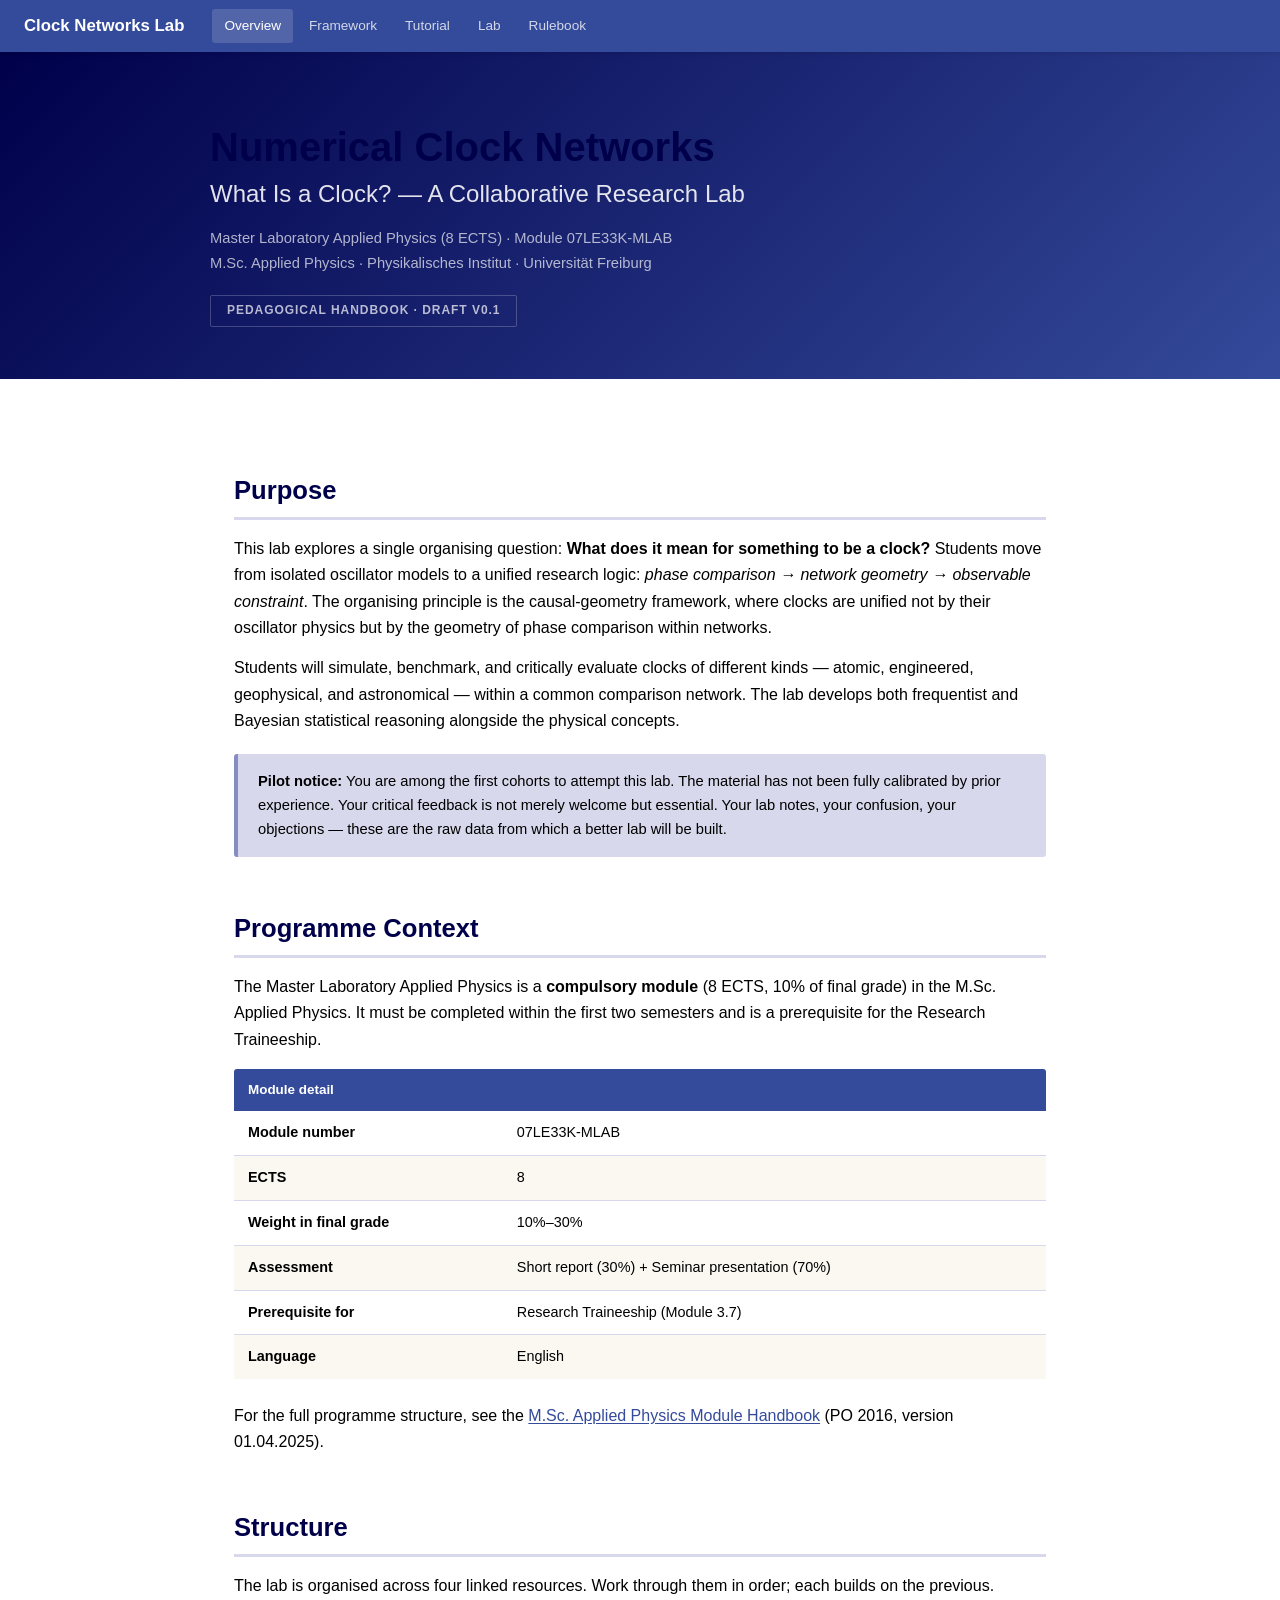
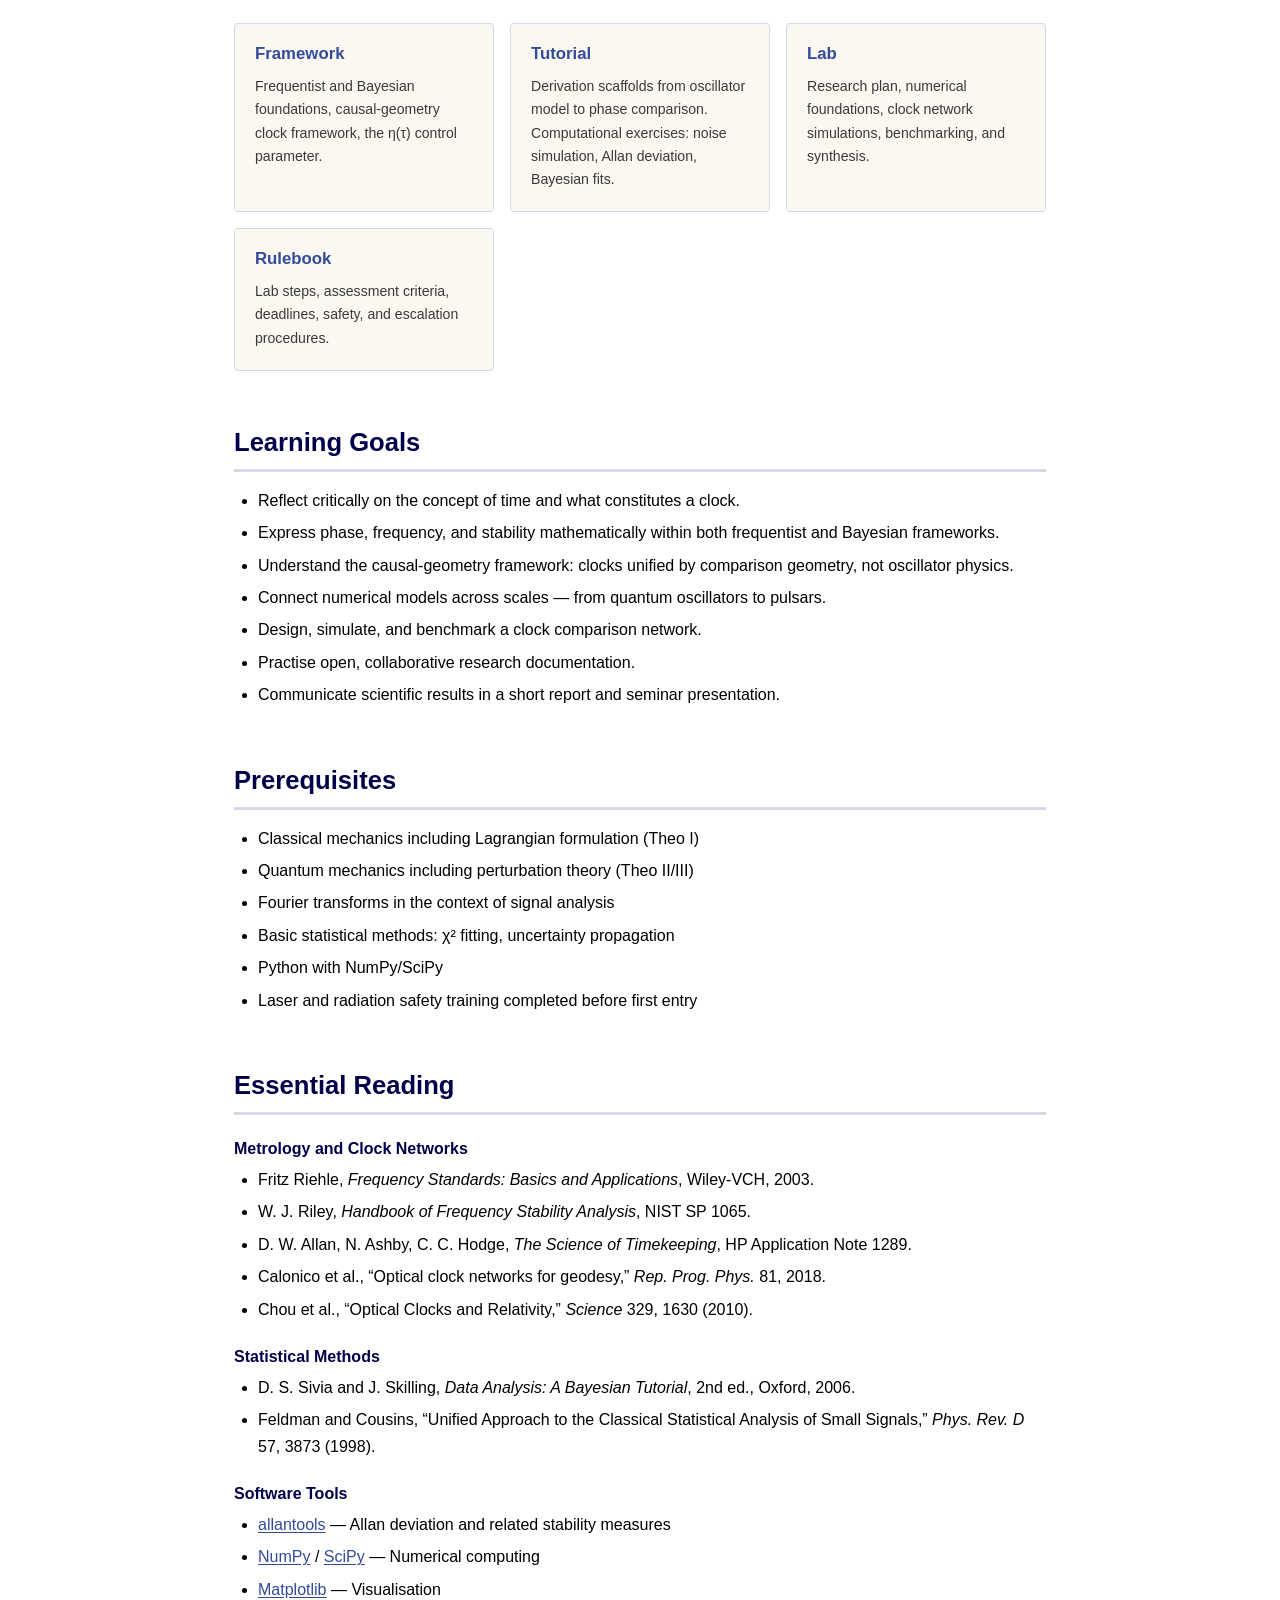
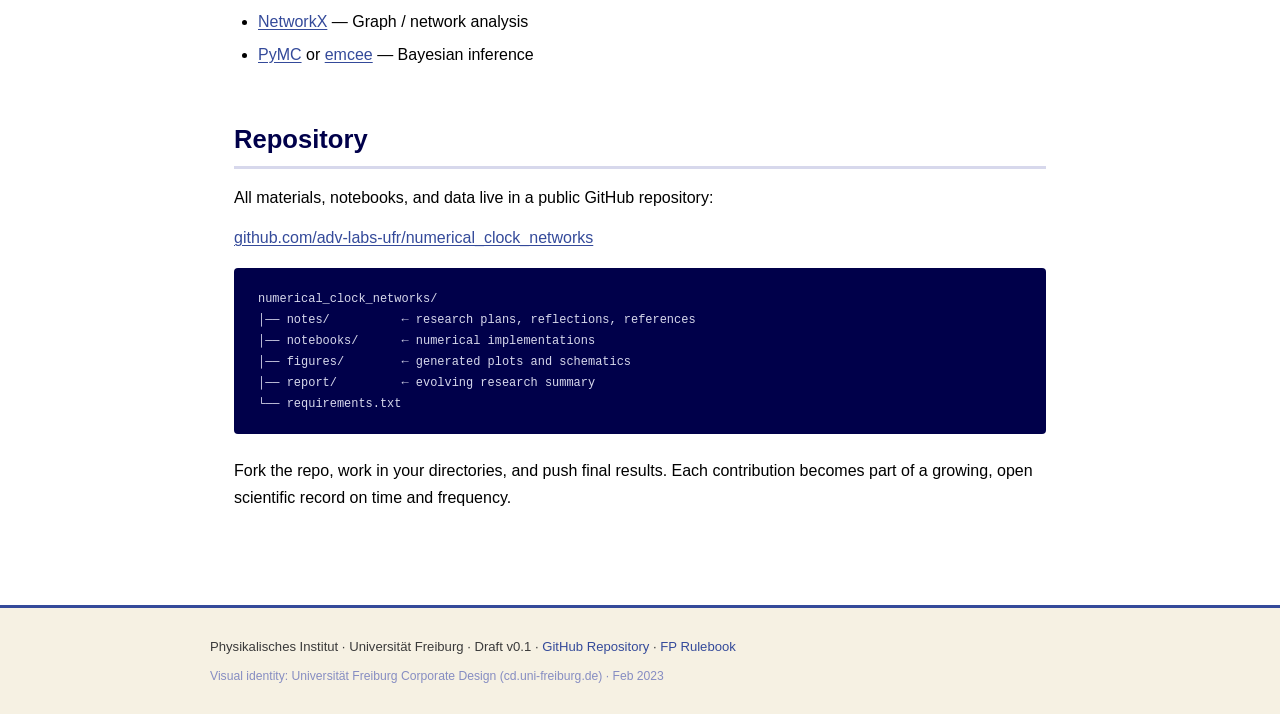
==== commit 90a0ebf9: "Update index.html" ====
--- a/index.html
+++ b/index.html
@@ -47,8 +47,8 @@
 <tbody>
 <tr><td><strong>Module number</strong></td><td>07LE33K-MLAB</td></tr>
 <tr><td><strong>ECTS</strong></td><td>8</td></tr>
-<tr><td><strong>Weight in final grade</strong></td><td>10%</td></tr>
-<tr><td><strong>Assessment</strong></td><td>Short report (30%) + Seminar presentation (70%); combined weight 2.0</td></tr>
+<tr><td><strong>Weight in final grade</strong></td><td>10%–30%</td></tr>
+<tr><td><strong>Assessment</strong></td><td>Short report (30%) + Seminar presentation (70%)</td></tr>
 <tr><td><strong>Prerequisite for</strong></td><td>Research Traineeship (Module 3.7)</td></tr>
 <tr><td><strong>Language</strong></td><td>English</td></tr>
 </tbody>
@@ -153,4 +153,4 @@
   </div>
 </footer>
 </body>
-</html>+</html>
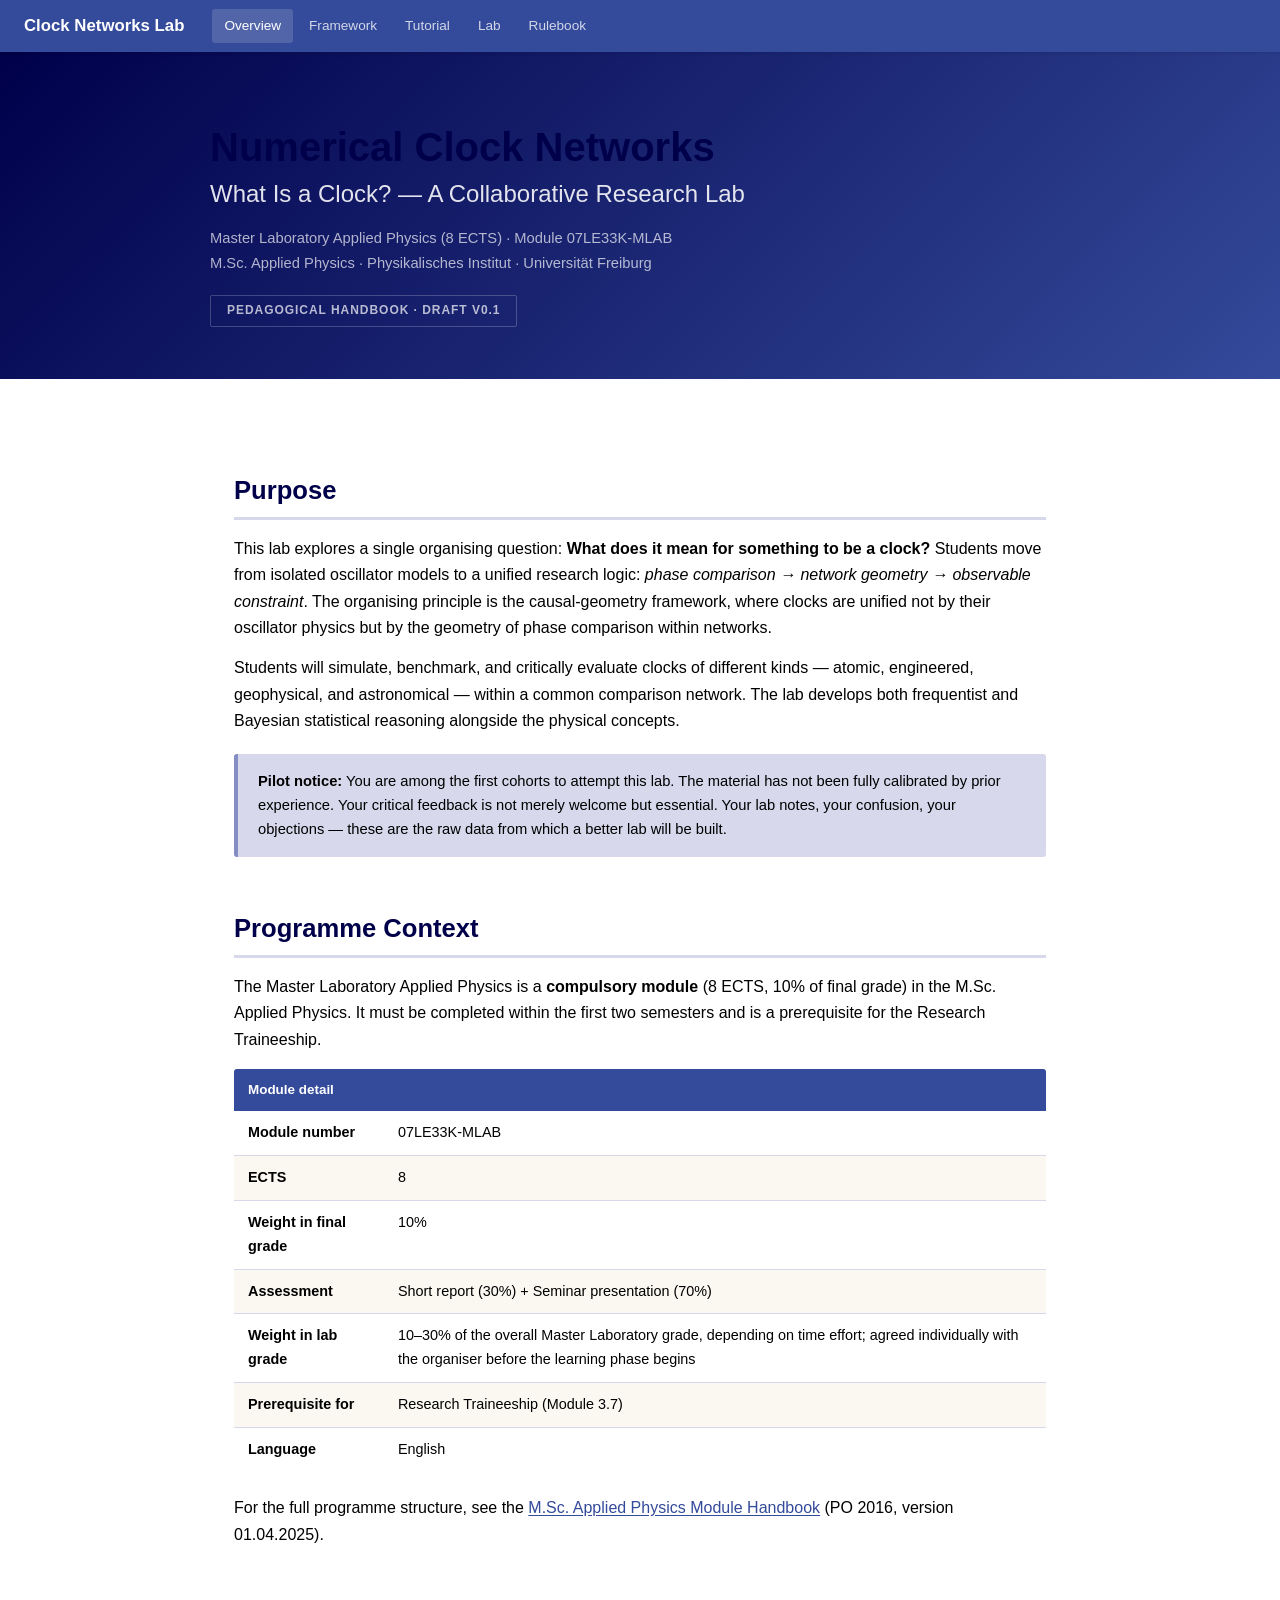
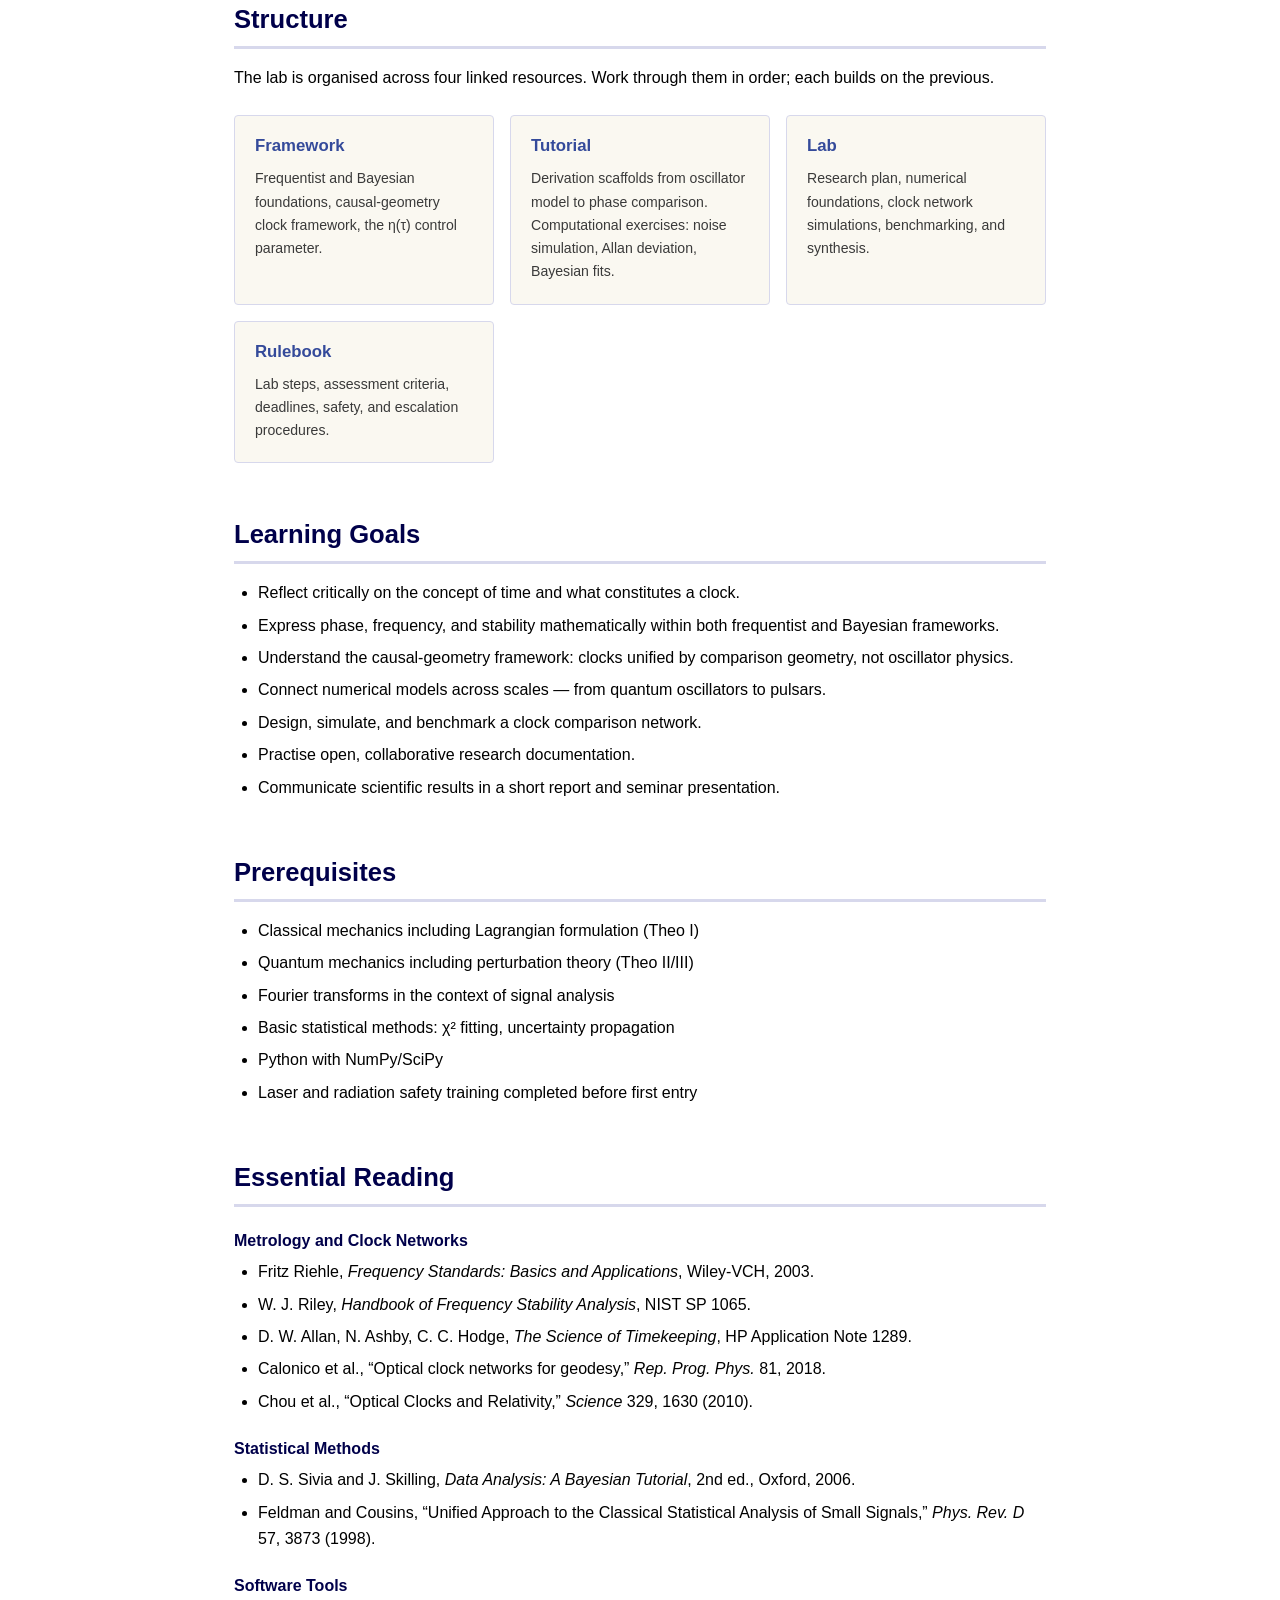
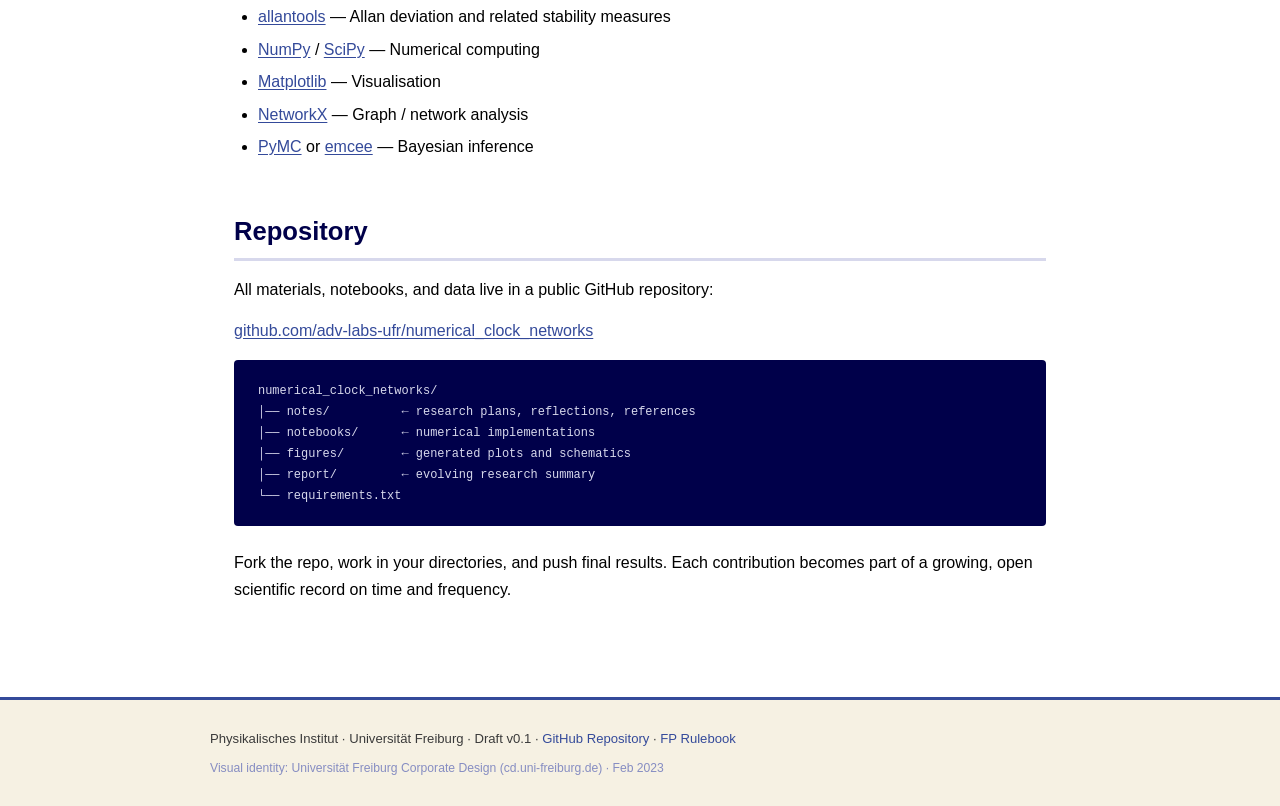
==== commit f7d03cb3: "Add files via upload" ====
--- a/index.html
+++ b/index.html
@@ -47,8 +47,9 @@
 <tbody>
 <tr><td><strong>Module number</strong></td><td>07LE33K-MLAB</td></tr>
 <tr><td><strong>ECTS</strong></td><td>8</td></tr>
-<tr><td><strong>Weight in final grade</strong></td><td>10%–30%</td></tr>
+<tr><td><strong>Weight in final grade</strong></td><td>10%</td></tr>
 <tr><td><strong>Assessment</strong></td><td>Short report (30%) + Seminar presentation (70%)</td></tr>
+<tr><td><strong>Weight in lab grade</strong></td><td>10&ndash;30% of the overall Master Laboratory grade, depending on time effort; agreed individually with the organiser before the learning phase begins</td></tr>
 <tr><td><strong>Prerequisite for</strong></td><td>Research Traineeship (Module 3.7)</td></tr>
 <tr><td><strong>Language</strong></td><td>English</td></tr>
 </tbody>
@@ -153,4 +154,4 @@
   </div>
 </footer>
 </body>
-</html>
+</html>
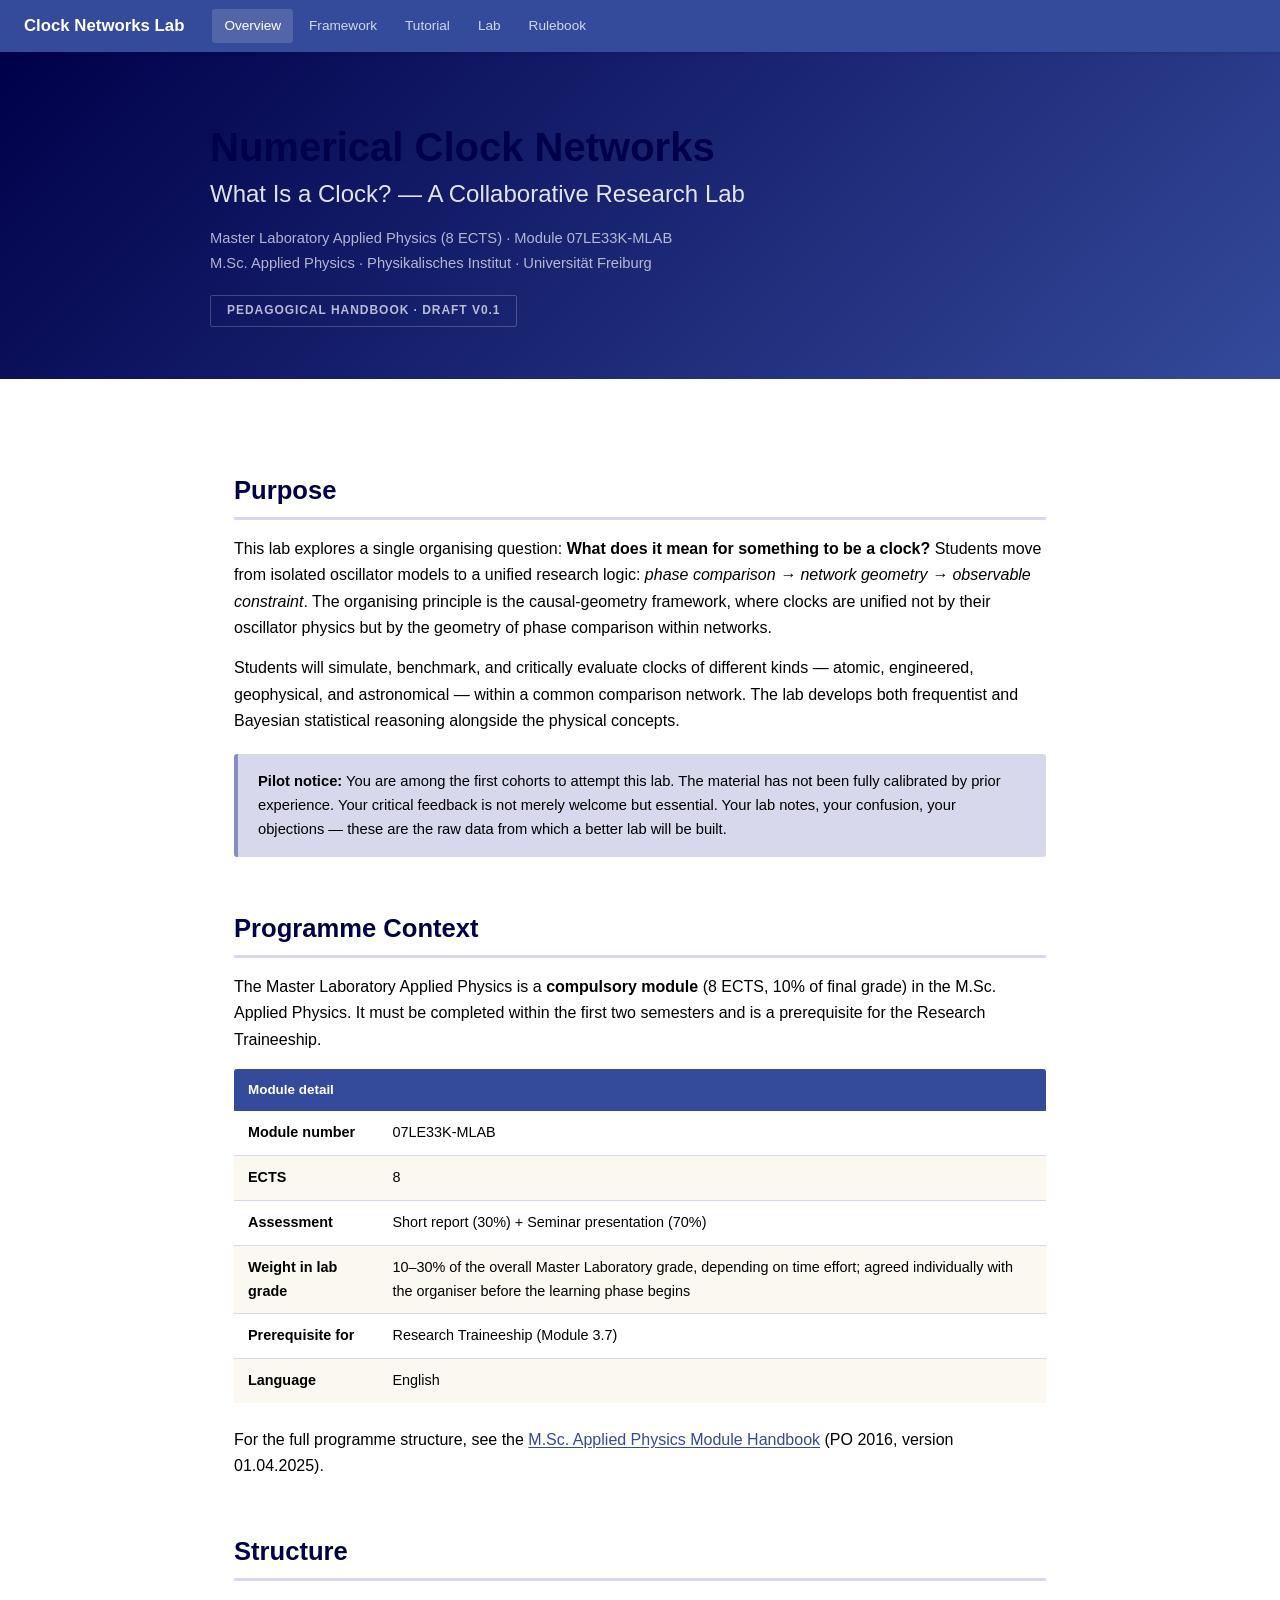
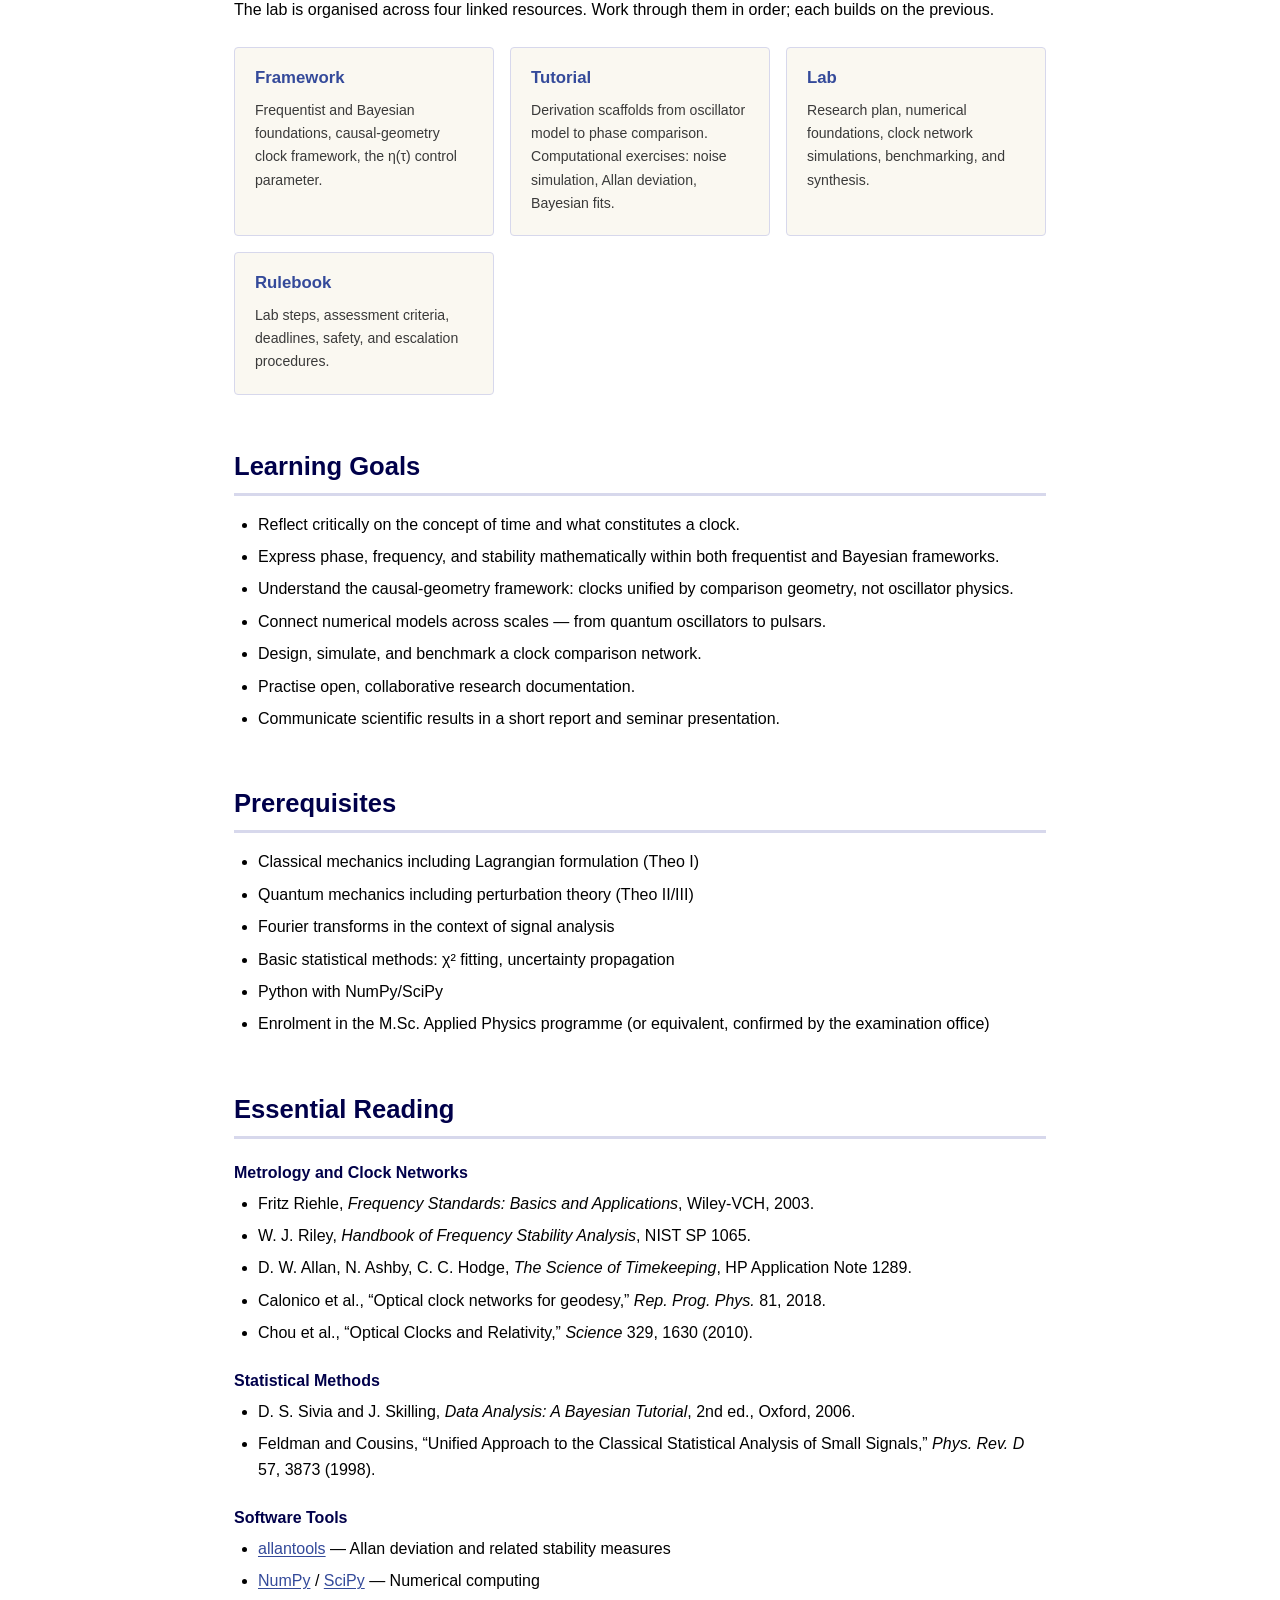
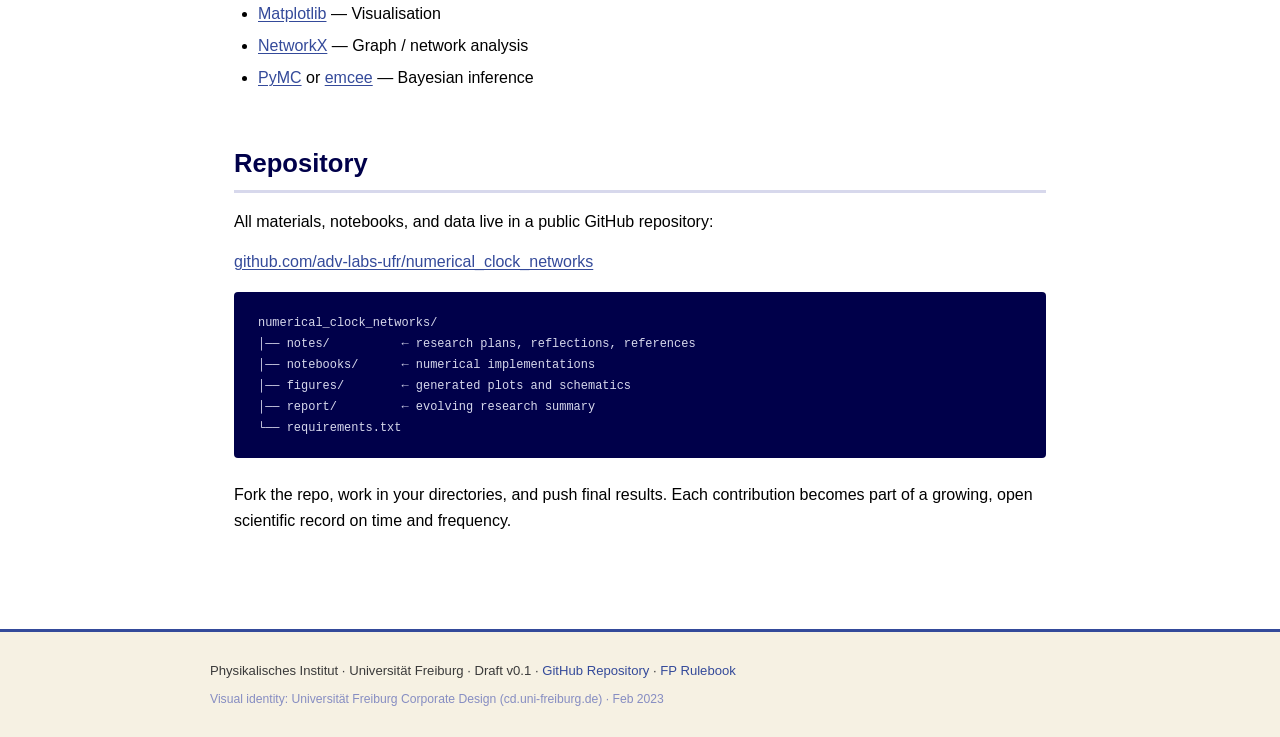
==== commit 5109076f: "Add files via upload" ====
--- a/index.html
+++ b/index.html
@@ -47,7 +47,7 @@
 <tbody>
 <tr><td><strong>Module number</strong></td><td>07LE33K-MLAB</td></tr>
 <tr><td><strong>ECTS</strong></td><td>8</td></tr>
-<tr><td><strong>Weight in final grade</strong></td><td>10%</td></tr>
+
 <tr><td><strong>Assessment</strong></td><td>Short report (30%) + Seminar presentation (70%)</td></tr>
 <tr><td><strong>Weight in lab grade</strong></td><td>10&ndash;30% of the overall Master Laboratory grade, depending on time effort; agreed individually with the organiser before the learning phase begins</td></tr>
 <tr><td><strong>Prerequisite for</strong></td><td>Research Traineeship (Module 3.7)</td></tr>
@@ -100,7 +100,7 @@
   <li>Fourier transforms in the context of signal analysis</li>
   <li>Basic statistical methods: &chi;&sup2; fitting, uncertainty propagation</li>
   <li>Python with NumPy/SciPy</li>
-  <li>Laser and radiation safety training completed before first entry</li>
+  <li>Enrolment in the M.Sc. Applied Physics programme (or equivalent, confirmed by the examination office)</li>
 </ul>
 
 <h2 id="references">Essential Reading</h2>
